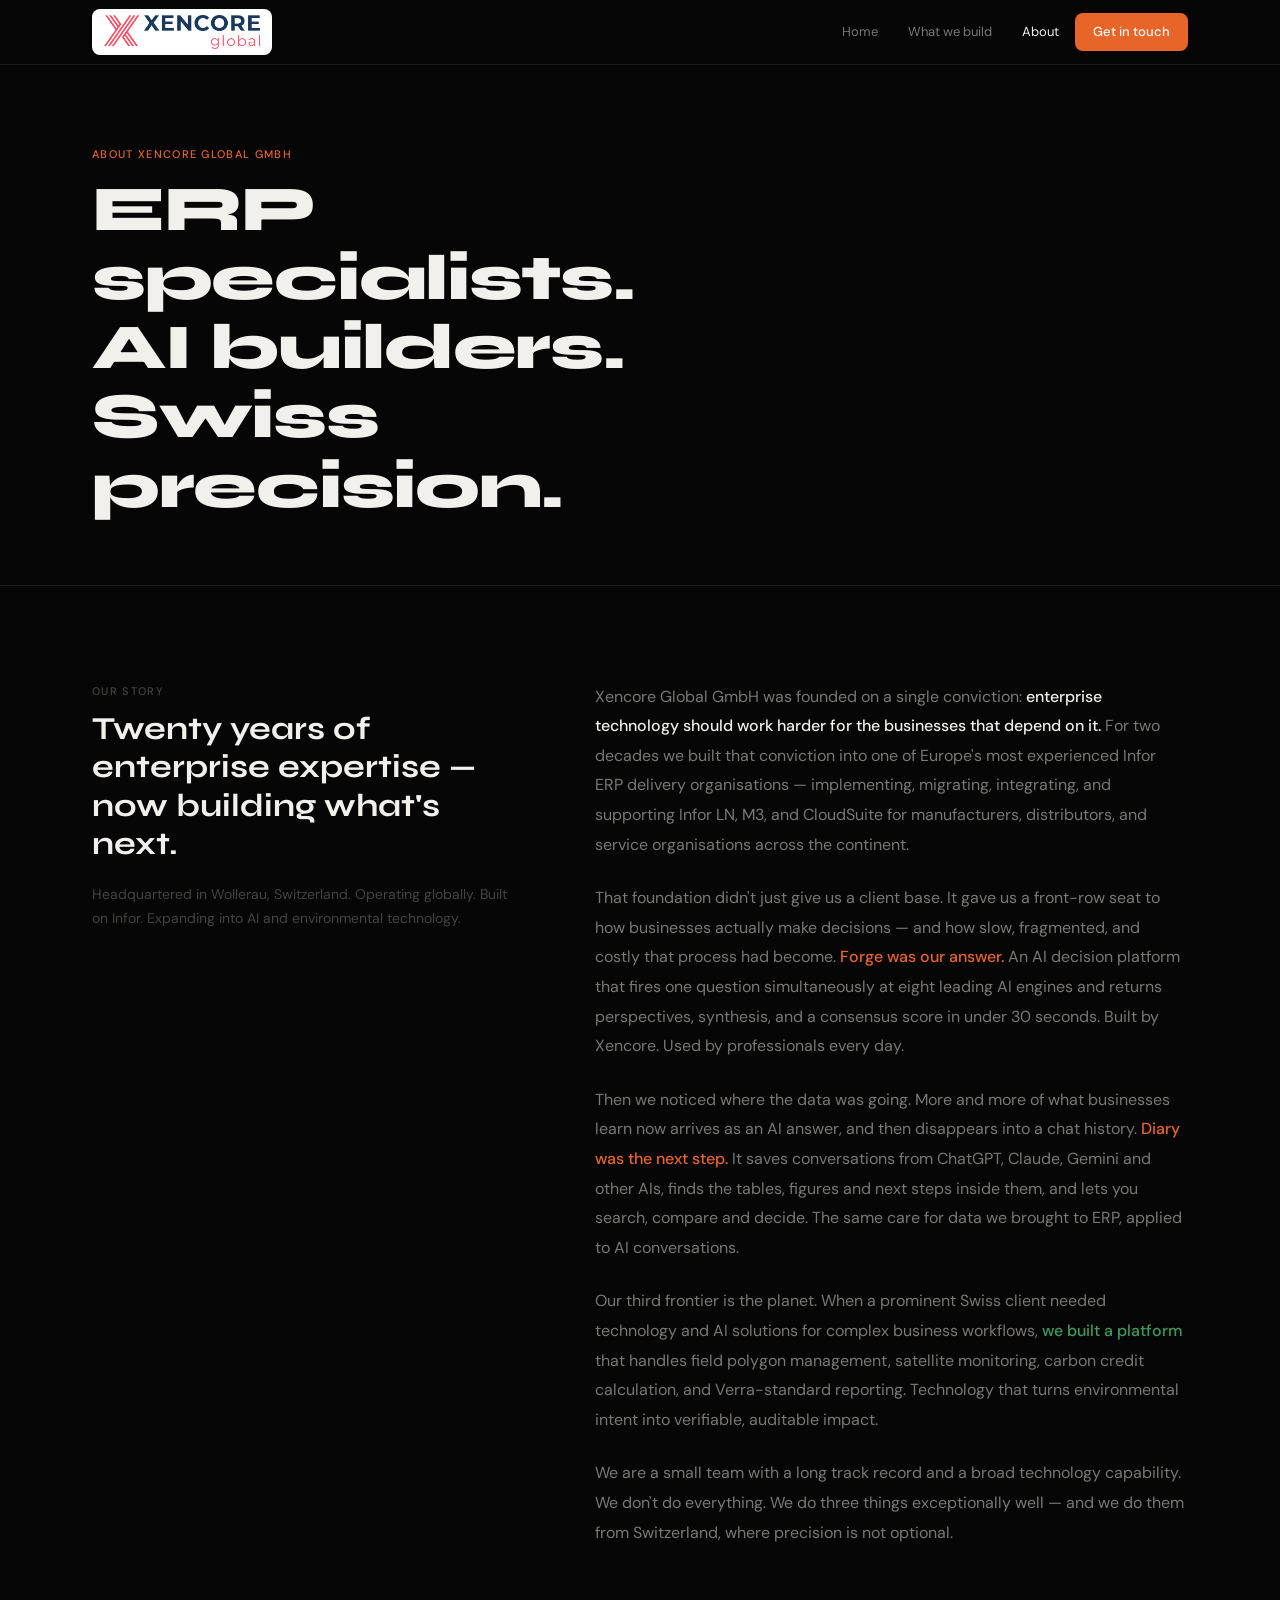
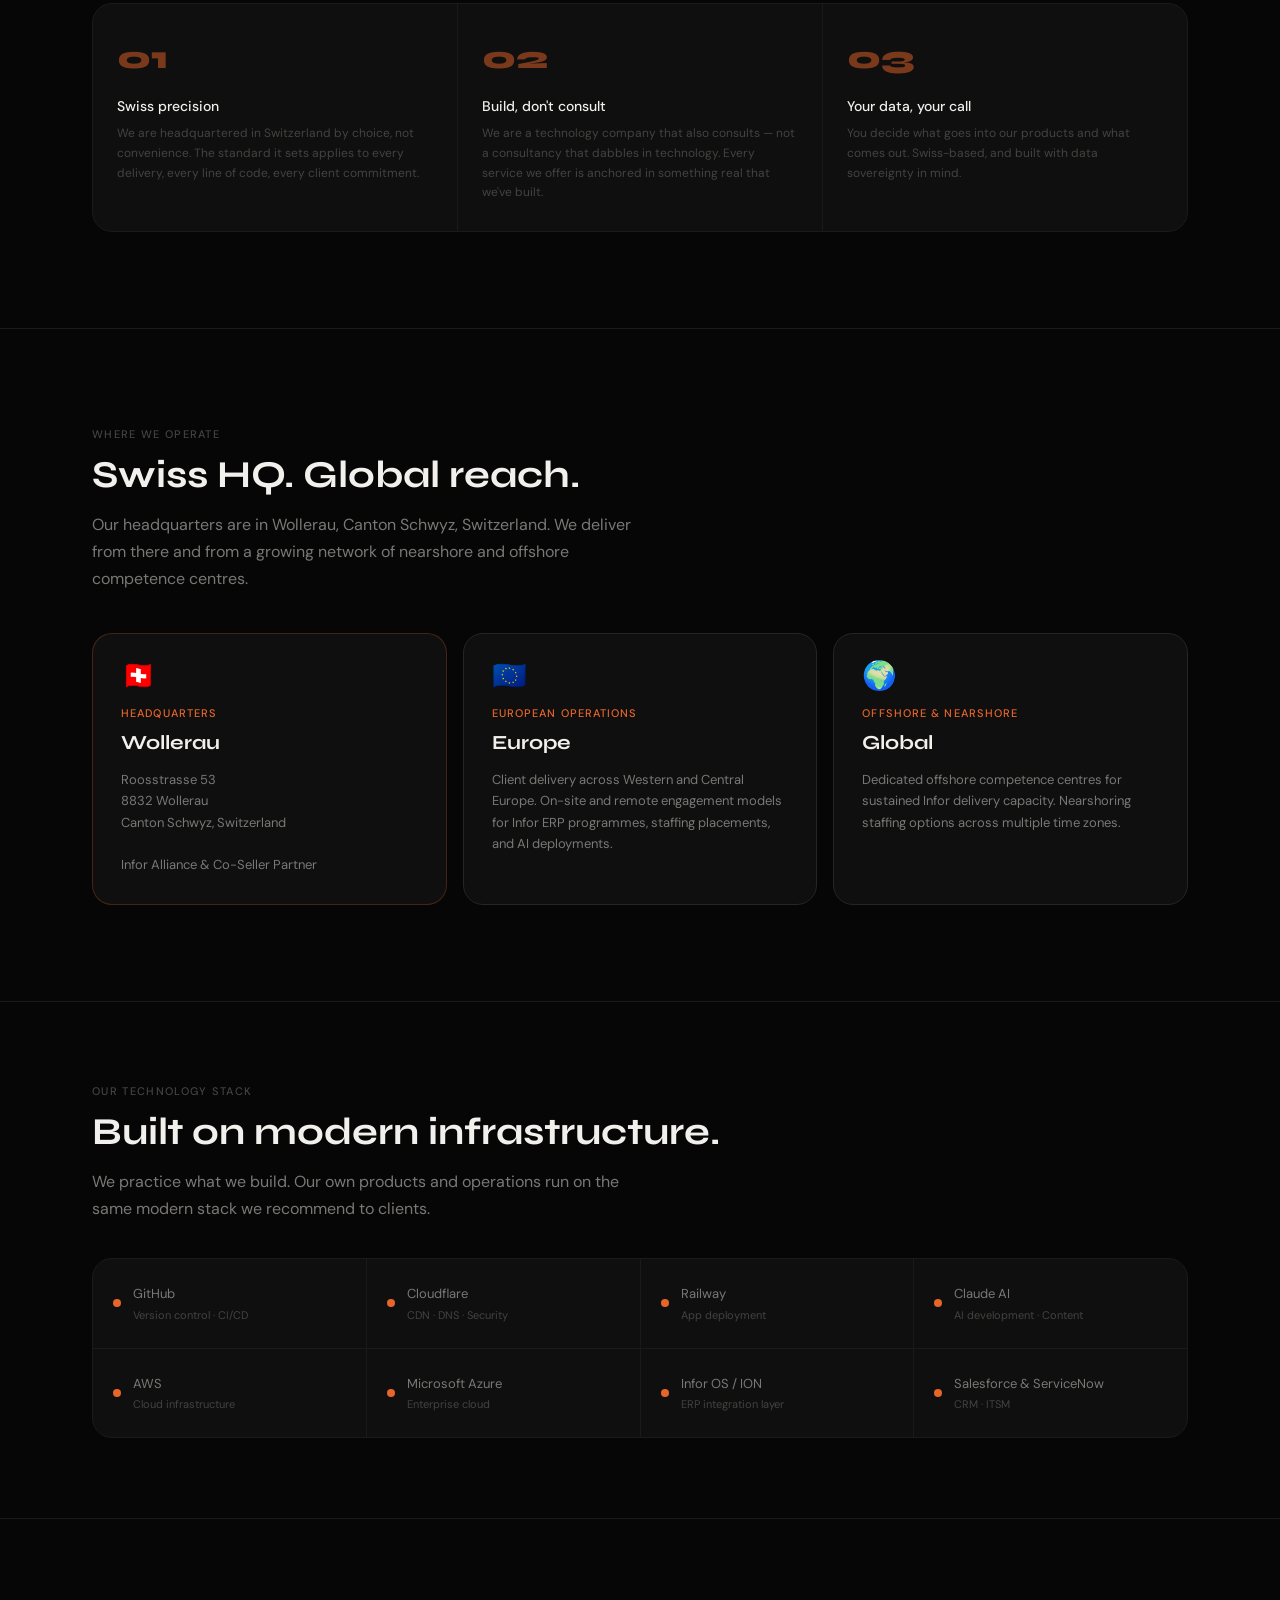
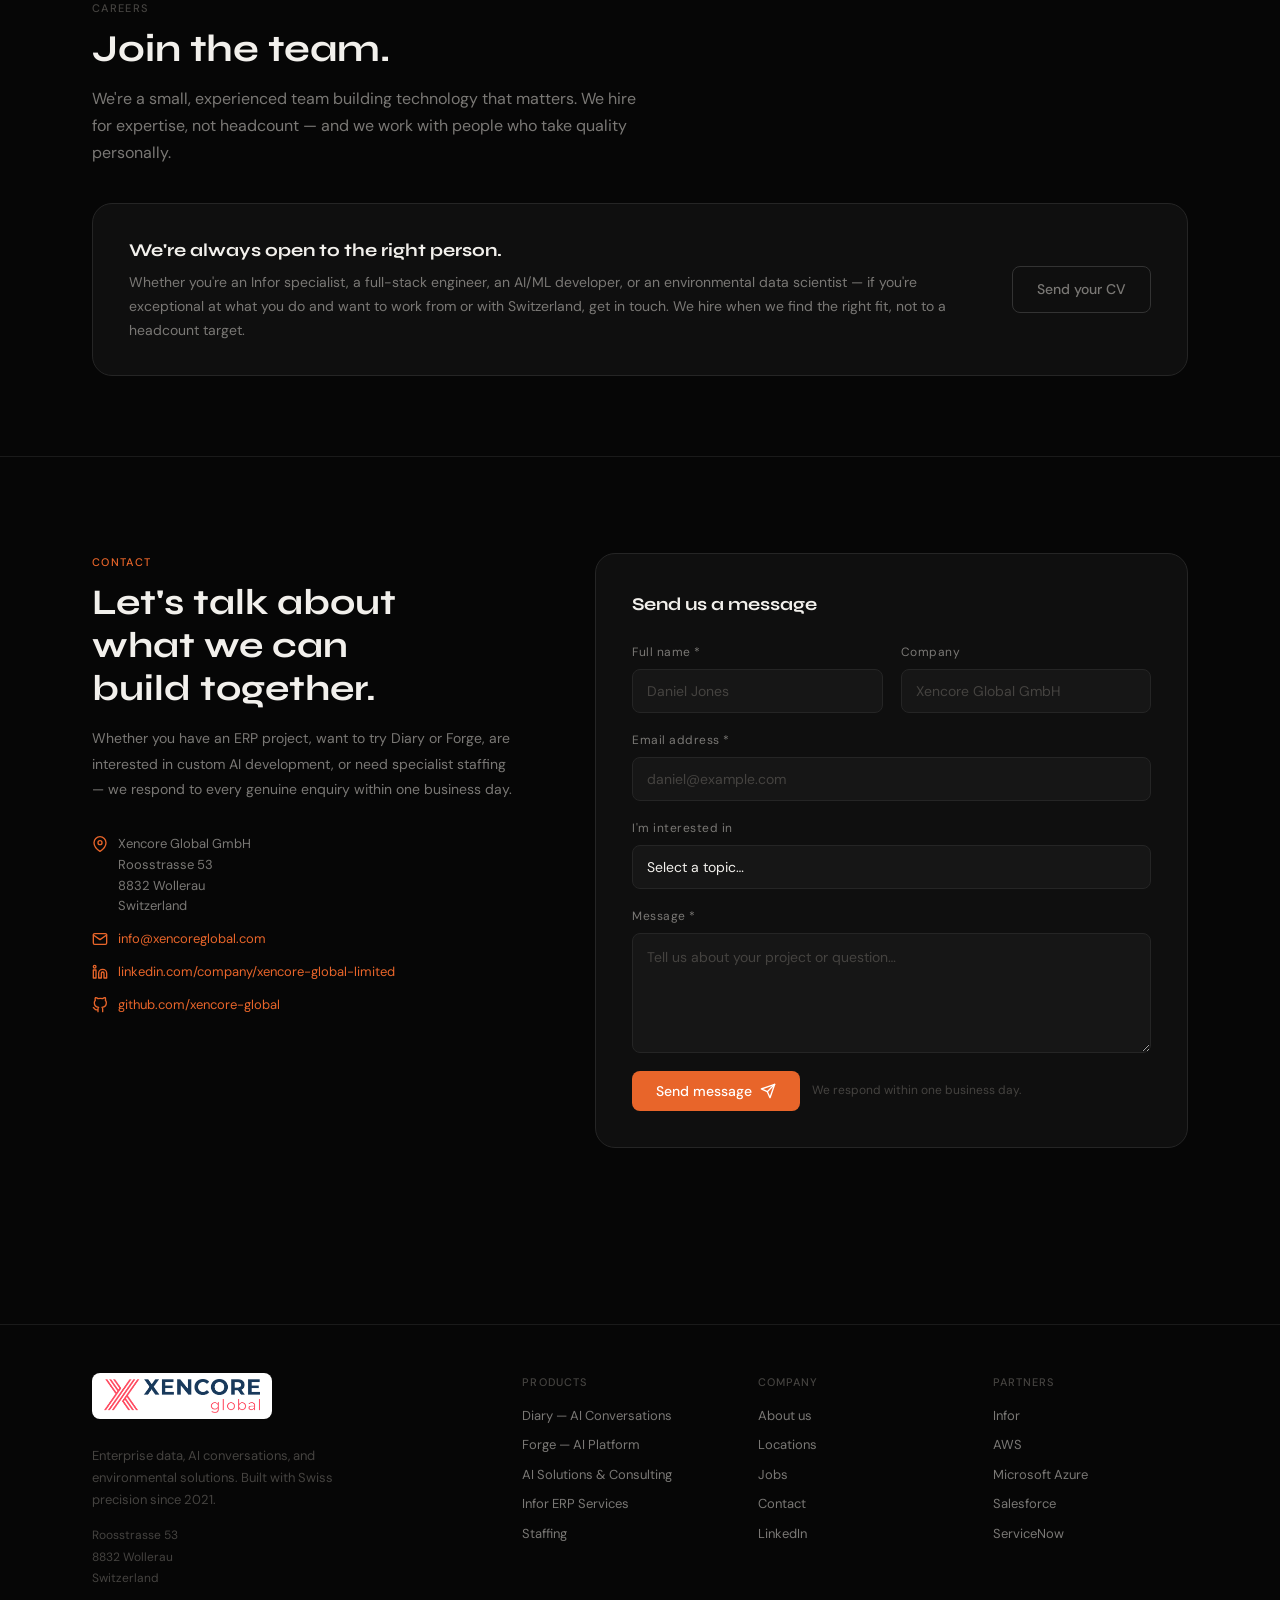
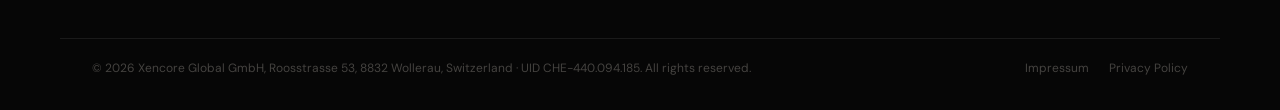
==== about.html @ 0d36142f "Install Web3Forms key for contact form Co-Authored-By: Claude Sonnet 5.5 <noreply@anthropic.com>  Cl" ====
<!DOCTYPE html>
<html lang="en">
<head>
<meta charset="UTF-8">
<meta name="viewport" content="width=device-width, initial-scale=1.0">
<title>About & Contact — Xencore Global GmbH</title>
<meta name="description" content="Xencore Global GmbH — ERP specialists turned AI builders. Headquartered in Wollerau, Switzerland. Get in touch or explore career opportunities.">
<link rel="stylesheet" href="style.css">
<style>
/* ---- PAGE-SPECIFIC: ABOUT & CONTACT --------------------- */

.page-hero {
  padding: 80px 0 64px;
  border-bottom: 1px solid var(--bdr-1);
}
.page-hero__inner {
  max-width: 1160px;
  margin: 0 auto;
  padding: 0 32px;
}
.page-hero__title {
  font-family: var(--font-display);
  font-size: clamp(34px, 5vw, 64px);
  font-weight: 800;
  color: var(--tx-primary);
  line-height: 1.08;
  letter-spacing: -0.02em;
  margin-top: 12px;
  max-width: 680px;
}

/* Story section */
.story {
  padding: 96px 0;
  border-bottom: 1px solid var(--bdr-1);
}
.story__inner {
  max-width: 1160px;
  margin: 0 auto;
  padding: 0 32px;
  display: grid;
  grid-template-columns: 5fr 7fr;
  gap: 80px;
  align-items: start;
}
.story__sticky {
  position: sticky;
  top: 96px;
}
.story__label {
  font-family: var(--font-display);
  font-size: clamp(22px, 3vw, 32px);
  font-weight: 700;
  color: var(--tx-primary);
  line-height: 1.2;
  margin-top: 10px;
  margin-bottom: 20px;
}
.story__sub {
  font-size: 14px;
  color: var(--tx-muted);
  line-height: 1.7;
}

.story__body p {
  font-size: 16px;
  color: var(--tx-secondary);
  line-height: 1.85;
  margin-bottom: 24px;
}
.story__body p:last-child { margin-bottom: 0; }
.story__body strong {
  color: var(--tx-primary);
  font-weight: 500;
}
.story__body .highlight {
  color: var(--xc-orange);
  font-weight: 500;
}
.story__body .highlight-green {
  color: var(--xc-green-light);
  font-weight: 500;
}

/* Values */
.values {
  display: grid;
  grid-template-columns: repeat(3, 1fr);
  gap: 1px;
  background: var(--bdr-1);
  border: 1px solid var(--bdr-1);
  border-radius: var(--r-xl);
  overflow: hidden;
  margin-top: 48px;
}
.value {
  background: var(--surf-1);
  padding: 28px 24px;
}
.value__num {
  font-family: var(--font-display);
  font-size: 32px;
  font-weight: 800;
  color: var(--xc-orange);
  margin-bottom: 10px;
  opacity: 0.5;
}
.value__title {
  font-size: 14px;
  font-weight: 500;
  color: var(--tx-primary);
  margin-bottom: 6px;
}
.value__desc {
  font-size: 12px;
  color: var(--tx-muted);
  line-height: 1.65;
}

/* Locations */
.locations {
  padding: 96px 0;
  border-bottom: 1px solid var(--bdr-1);
}
.locations__inner {
  max-width: 1160px;
  margin: 0 auto;
  padding: 0 32px;
}
.locations__grid {
  display: grid;
  grid-template-columns: repeat(3, 1fr);
  gap: 16px;
  margin-top: 40px;
}
.location-card {
  background: var(--surf-1);
  border: 1px solid var(--bdr-2);
  border-radius: var(--r-xl);
  padding: 28px;
  transition: border-color 0.15s;
}
.location-card:hover { border-color: var(--bdr-3); }
.location-card__flag {
  font-size: 28px;
  margin-bottom: 14px;
  line-height: 1;
}
.location-card__country {
  font-size: 11px;
  letter-spacing: 0.10em;
  text-transform: uppercase;
  color: var(--xc-orange);
  margin-bottom: 4px;
  font-weight: 500;
}
.location-card__city {
  font-family: var(--font-display);
  font-size: 20px;
  font-weight: 700;
  color: var(--tx-primary);
  margin-bottom: 10px;
}
.location-card__detail {
  font-size: 13px;
  color: var(--tx-secondary);
  line-height: 1.65;
}
.location-card--hq { border-color: var(--xc-orange-bdr); }
.location-card--hq .location-card__country { color: var(--xc-orange); }

/* Stack section */
.stack {
  padding: 80px 0;
  border-bottom: 1px solid var(--bdr-1);
}
.stack__inner {
  max-width: 1160px;
  margin: 0 auto;
  padding: 0 32px;
}
.stack__grid {
  display: grid;
  grid-template-columns: repeat(4, 1fr);
  gap: 1px;
  background: var(--bdr-1);
  border: 1px solid var(--bdr-1);
  border-radius: var(--r-xl);
  overflow: hidden;
  margin-top: 36px;
}
.stack-item {
  background: var(--surf-1);
  padding: 24px 20px;
  display: flex;
  align-items: center;
  gap: 12px;
}
.stack-item__dot {
  width: 8px; height: 8px;
  border-radius: 50%;
  background: var(--xc-orange);
  flex-shrink: 0;
}
.stack-item__name { font-size: 13px; color: var(--tx-secondary); }
.stack-item__type { font-size: 11px; color: var(--tx-muted); margin-top: 1px; }

/* Jobs */
.jobs {
  padding: 80px 0;
  border-bottom: 1px solid var(--bdr-1);
}
.jobs__inner {
  max-width: 1160px;
  margin: 0 auto;
  padding: 0 32px;
}
.jobs__note {
  background: var(--surf-1);
  border: 1px solid var(--bdr-2);
  border-radius: var(--r-xl);
  padding: 32px 36px;
  display: grid;
  grid-template-columns: 1fr auto;
  gap: 24px;
  align-items: center;
  margin-top: 36px;
}
.jobs__note-title {
  font-family: var(--font-display);
  font-size: 18px;
  font-weight: 700;
  color: var(--tx-primary);
  margin-bottom: 6px;
}
.jobs__note-desc {
  font-size: 14px;
  color: var(--tx-secondary);
  line-height: 1.7;
}

/* Contact */
.contact {
  padding: 96px 0;
}
.contact__inner {
  max-width: 1160px;
  margin: 0 auto;
  padding: 0 32px;
  display: grid;
  grid-template-columns: 5fr 7fr;
  gap: 80px;
  align-items: start;
}
.contact__info-title {
  font-family: var(--font-display);
  font-size: clamp(22px, 3vw, 36px);
  font-weight: 700;
  color: var(--tx-primary);
  line-height: 1.2;
  margin-top: 10px;
  margin-bottom: 16px;
}
.contact__info-desc {
  font-size: 14px;
  color: var(--tx-secondary);
  line-height: 1.8;
  margin-bottom: 32px;
}
.contact__detail {
  display: flex;
  flex-direction: column;
  gap: 12px;
}
.contact__detail-item {
  display: flex;
  align-items: flex-start;
  gap: 10px;
  font-size: 13px;
  color: var(--tx-secondary);
  line-height: 1.6;
}
.contact__detail-item svg {
  width: 16px; height: 16px;
  stroke: var(--xc-orange);
  fill: none;
  stroke-width: 2;
  stroke-linecap: round;
  stroke-linejoin: round;
  flex-shrink: 0;
  margin-top: 2px;
}
.contact__detail-item a { color: var(--xc-orange); }
.contact__detail-item a:hover { text-decoration: underline; }

.contact__form-wrap {
  background: var(--surf-1);
  border: 1px solid var(--bdr-2);
  border-radius: var(--r-xl);
  padding: 36px;
}
.contact__form-title {
  font-family: var(--font-display);
  font-size: 18px;
  font-weight: 700;
  color: var(--tx-primary);
  margin-bottom: 24px;
}

/* Success message */
.form-success {
  display: none;
  text-align: center;
  padding: 24px 0;
}
.form-success__icon {
  width: 48px; height: 48px;
  background: var(--xc-orange-dim);
  border: 1px solid var(--xc-orange-bdr);
  border-radius: 50%;
  display: flex;
  align-items: center;
  justify-content: center;
  margin: 0 auto 16px;
}
.form-success__icon svg {
  width: 22px; height: 22px;
  stroke: var(--xc-orange);
  fill: none;
  stroke-width: 2.5;
  stroke-linecap: round;
  stroke-linejoin: round;
}
.form-success__title {
  font-family: var(--font-display);
  font-size: 17px;
  font-weight: 700;
  color: var(--tx-primary);
  margin-bottom: 6px;
}
.form-success__body { font-size: 13px; color: var(--tx-secondary); }

@media (max-width: 960px) {
  .story__inner   { grid-template-columns: 1fr; gap: 32px; }
  .story__sticky  { position: static; }
  .values         { grid-template-columns: 1fr 1fr; }
  .locations__grid { grid-template-columns: 1fr 1fr; }
  .stack__grid    { grid-template-columns: repeat(2, 1fr); }
  .jobs__note     { grid-template-columns: 1fr; }
  .contact__inner { grid-template-columns: 1fr; gap: 40px; }
}
@media (max-width: 640px) {
  .page-hero__inner  { padding: 0 20px; }
  .story__inner      { padding: 0 20px; }
  .locations__inner  { padding: 0 20px; }
  .stack__inner      { padding: 0 20px; }
  .jobs__inner       { padding: 0 20px; }
  .contact__inner    { padding: 0 20px; }
  .values            { grid-template-columns: 1fr; }
  .locations__grid   { grid-template-columns: 1fr; }
  .stack__grid       { grid-template-columns: 1fr 1fr; }
  .contact__form-wrap { padding: 24px 20px; }
}
</style>
<link rel="icon" type="image/png" href="assets/favicon.png">
</head>
<body>

<nav class="xc-nav" role="navigation" aria-label="Main navigation">
  <div class="xc-nav__inner">
    <a href="index.html" class="xc-nav__logo xc-nav__logo--img" aria-label="Xencore Global home">
      <img src="assets/xencore-logo.png" alt="Xencore Global" class="xc-logo-img" width="165" height="36">
    </a>
    <div class="xc-nav__links" id="xc-nav-links">
      <a href="index.html"          class="xc-nav__link">Home</a>
      <a href="what-we-build.html"  class="xc-nav__link">What we build</a>
      <a href="about.html"          class="xc-nav__link is-active">About</a>
      <a href="#contact"            class="btn btn--primary" style="font-size:13px;padding:8px 18px">Get in touch</a>
    </div>
    <button class="xc-nav__toggle" aria-label="Toggle navigation" aria-expanded="false" onclick="toggleNav(this)">&#9776;</button>
  </div>
</nav>


<!-- PAGE HERO -->
<div class="page-hero">
  <div class="page-hero__inner">
    <div class="eyebrow eyebrow--orange fade-up">About Xencore Global GmbH</div>
    <h1 class="page-hero__title fade-up fade-up-1">
      ERP specialists.<br>AI builders.<br>Swiss precision.
    </h1>
  </div>
</div>


<!-- STORY -->
<section class="story" aria-labelledby="story-title">
  <div class="story__inner">

    <div class="story__sticky">
      <div class="eyebrow">Our story</div>
      <h2 class="story__label" id="story-title">
        Twenty years of enterprise expertise — now building what's next.
      </h2>
      <p class="story__sub">
        Headquartered in Wollerau, Switzerland. Operating globally.
        Built on Infor. Expanding into AI and environmental technology.
      </p>
    </div>

    <div class="story__body">
      <p>
        Xencore Global GmbH was founded on a single conviction: <strong>enterprise
        technology should work harder for the businesses that depend on it.</strong>
        For two decades we built that conviction into one of Europe's most
        experienced Infor ERP delivery organisations — implementing, migrating,
        integrating, and supporting Infor LN, M3, and CloudSuite for manufacturers,
        distributors, and service organisations across the continent.
      </p>
      <p>
        That foundation didn't just give us a client base. It gave us a
        front-row seat to how businesses actually make decisions — and how
        slow, fragmented, and costly that process had become.
        <span class="highlight">Forge was our answer.</span> An AI decision platform
        that fires one question simultaneously at eight leading AI engines and returns
        perspectives, synthesis, and a consensus score in under 30 seconds.
        Built by Xencore. Used by professionals every day.
      </p>
      <p>
        Then we noticed where the data was going. More and more of what businesses
        learn now arrives as an AI answer, and then disappears into a chat history.
        <span class="highlight">Diary was the next step.</span> It saves conversations
        from ChatGPT, Claude, Gemini and other AIs, finds the tables, figures and
        next steps inside them, and lets you search, compare and decide. The same
        care for data we brought to ERP, applied to AI conversations.
      </p>
      <p>
        Our third frontier is the planet. When a prominent Swiss client needed
        technology and AI solutions for complex business workflows,
        <span class="highlight-green">we built a platform</span> that handles
        field polygon management, satellite monitoring, carbon credit calculation,
        and Verra-standard reporting. Technology that turns environmental intent
        into verifiable, auditable impact.
      </p>
      <p>
        We are a small team with a long track record and a broad technology
        capability. We don't do everything. We do three things exceptionally well —
        and we do them from Switzerland, where precision is not optional.
      </p>
    </div>

  </div>

  <div style="max-width:1160px;margin:56px auto 0;padding:0 32px">
    <div class="values">
      <div class="value">
        <div class="value__num">01</div>
        <div class="value__title">Swiss precision</div>
        <div class="value__desc">We are headquartered in Switzerland by choice, not convenience. The standard it sets applies to every delivery, every line of code, every client commitment.</div>
      </div>
      <div class="value">
        <div class="value__num">02</div>
        <div class="value__title">Build, don't consult</div>
        <div class="value__desc">We are a technology company that also consults — not a consultancy that dabbles in technology. Every service we offer is anchored in something real that we've built.</div>
      </div>
      <div class="value">
        <div class="value__num">03</div>
        <div class="value__title">Your data, your call</div>
        <div class="value__desc">You decide what goes into our products and what comes out. Swiss-based, and built with data sovereignty in mind.</div>
      </div>
    </div>
  </div>
</section>


<!-- LOCATIONS -->
<section class="locations" id="locations" aria-labelledby="locations-title">
  <div class="locations__inner">
    <div class="eyebrow">Where we operate</div>
    <h2 class="xc-section-title" style="margin-top:10px" id="locations-title">
      Swiss HQ. Global reach.
    </h2>
    <p class="xc-section-sub">
      Our headquarters are in Wollerau, Canton Schwyz, Switzerland.
      We deliver from there and from a growing network of nearshore and
      offshore competence centres.
    </p>

    <div class="locations__grid">
      <div class="location-card location-card--hq">
        <div class="location-card__flag" aria-hidden="true">🇨🇭</div>
        <div class="location-card__country">Headquarters</div>
        <div class="location-card__city">Wollerau</div>
        <div class="location-card__detail">
          Roosstrasse 53<br>
          8832 Wollerau<br>
          Canton Schwyz, Switzerland<br><br>
          Infor Alliance &amp; Co-Seller Partner
        </div>
      </div>
      <div class="location-card">
        <div class="location-card__flag" aria-hidden="true">🇪🇺</div>
        <div class="location-card__country">European operations</div>
        <div class="location-card__city">Europe</div>
        <div class="location-card__detail">
          Client delivery across Western and Central Europe.
          On-site and remote engagement models for Infor ERP
          programmes, staffing placements, and AI deployments.
        </div>
      </div>
      <div class="location-card">
        <div class="location-card__flag" aria-hidden="true">🌍</div>
        <div class="location-card__country">Offshore & nearshore</div>
        <div class="location-card__city">Global</div>
        <div class="location-card__detail">
          Dedicated offshore competence centres for sustained
          Infor delivery capacity. Nearshoring staffing options
          across multiple time zones.
        </div>
      </div>
    </div>
  </div>
</section>


<!-- TECH STACK -->
<section class="stack" aria-labelledby="stack-title">
  <div class="stack__inner">
    <div class="eyebrow">Our technology stack</div>
    <h2 class="xc-section-title" style="margin-top:10px" id="stack-title">
      Built on modern infrastructure.
    </h2>
    <p class="xc-section-sub">
      We practice what we build. Our own products and operations run on
      the same modern stack we recommend to clients.
    </p>
    <div class="stack__grid">
      <div class="stack-item">
        <div class="stack-item__dot"></div>
        <div>
          <div class="stack-item__name">GitHub</div>
          <div class="stack-item__type">Version control · CI/CD</div>
        </div>
      </div>
      <div class="stack-item">
        <div class="stack-item__dot"></div>
        <div>
          <div class="stack-item__name">Cloudflare</div>
          <div class="stack-item__type">CDN · DNS · Security</div>
        </div>
      </div>
      <div class="stack-item">
        <div class="stack-item__dot"></div>
        <div>
          <div class="stack-item__name">Railway</div>
          <div class="stack-item__type">App deployment</div>
        </div>
      </div>
      <div class="stack-item">
        <div class="stack-item__dot"></div>
        <div>
          <div class="stack-item__name">Claude AI</div>
          <div class="stack-item__type">AI development · Content</div>
        </div>
      </div>
      <div class="stack-item">
        <div class="stack-item__dot"></div>
        <div>
          <div class="stack-item__name">AWS</div>
          <div class="stack-item__type">Cloud infrastructure</div>
        </div>
      </div>
      <div class="stack-item">
        <div class="stack-item__dot"></div>
        <div>
          <div class="stack-item__name">Microsoft Azure</div>
          <div class="stack-item__type">Enterprise cloud</div>
        </div>
      </div>
      <div class="stack-item">
        <div class="stack-item__dot"></div>
        <div>
          <div class="stack-item__name">Infor OS / ION</div>
          <div class="stack-item__type">ERP integration layer</div>
        </div>
      </div>
      <div class="stack-item">
        <div class="stack-item__dot"></div>
        <div>
          <div class="stack-item__name">Salesforce &amp; ServiceNow</div>
          <div class="stack-item__type">CRM · ITSM</div>
        </div>
      </div>
    </div>
  </div>
</section>


<!-- JOBS -->
<section class="jobs" id="jobs" aria-labelledby="jobs-title">
  <div class="jobs__inner">
    <div class="eyebrow">Careers</div>
    <h2 class="xc-section-title" style="margin-top:10px" id="jobs-title">
      Join the team.
    </h2>
    <p class="xc-section-sub">
      We're a small, experienced team building technology that matters.
      We hire for expertise, not headcount — and we work with people who
      take quality personally.
    </p>
    <div class="jobs__note">
      <div>
        <div class="jobs__note-title">We're always open to the right person.</div>
        <div class="jobs__note-desc">
          Whether you're an Infor specialist, a full-stack engineer, an AI/ML
          developer, or an environmental data scientist — if you're exceptional
          at what you do and want to work from or with Switzerland, get in touch.
          We hire when we find the right fit, not to a headcount target.
        </div>
      </div>
      <a href="#contact" class="btn btn--ghost">Send your CV</a>
    </div>
  </div>
</section>


<!-- CONTACT -->
<section class="contact" id="contact" aria-labelledby="contact-title">
  <div class="contact__inner">

    <div>
      <div class="eyebrow eyebrow--orange">Contact</div>
      <h2 class="contact__info-title" id="contact-title">
        Let's talk about<br>what we can<br>build together.
      </h2>
      <p class="contact__info-desc">
        Whether you have an ERP project, want to try Diary or Forge, are interested in
        custom AI development, or need specialist staffing — we respond
        to every genuine enquiry within one business day.
      </p>
      <div class="contact__detail">
        <div class="contact__detail-item">
          <svg viewBox="0 0 24 24" aria-hidden="true">
            <path d="M21 10c0 7-9 13-9 13s-9-6-9-13a9 9 0 0 1 18 0z"/>
            <circle cx="12" cy="10" r="3"/>
          </svg>
          <div>
            Xencore Global GmbH<br>
            Roosstrasse 53<br>
            8832 Wollerau<br>
            Switzerland
          </div>
        </div>
        <div class="contact__detail-item">
          <svg viewBox="0 0 24 24" aria-hidden="true">
            <path d="M4 4h16c1.1 0 2 .9 2 2v12c0 1.1-.9 2-2 2H4c-1.1 0-2-.9-2-2V6c0-1.1.9-2 2-2z"/>
            <polyline points="22,6 12,13 2,6"/>
          </svg>
          <!-- Replace with actual contact email -->
          <a href="mailto:info@xencoreglobal.com">info@xencoreglobal.com</a>
        </div>
        <div class="contact__detail-item">
          <svg viewBox="0 0 24 24" aria-hidden="true">
            <path d="M16 8a6 6 0 0 1 6 6v7h-4v-7a2 2 0 0 0-2-2 2 2 0 0 0-2 2v7h-4v-7a6 6 0 0 1 6-6z"/>
            <rect x="2" y="9" width="4" height="12"/>
            <circle cx="4" cy="4" r="2"/>
          </svg>
          <a href="https://www.linkedin.com/company/xencore-global-limited/"
             target="_blank" rel="noopener">
            linkedin.com/company/xencore-global-limited
          </a>
        </div>
        <div class="contact__detail-item">
          <svg viewBox="0 0 24 24" aria-hidden="true">
            <path d="M9 19c-5 1.5-5-2.5-7-3m14 6v-3.87a3.37 3.37 0 0 0-.94-2.61c3.14-.35 6.44-1.54 6.44-7A5.44 5.44 0 0 0 20 4.77 5.07 5.07 0 0 0 19.91 1S18.73.65 16 2.48a13.38 13.38 0 0 0-7 0C6.27.65 5.09 1 5.09 1A5.07 5.07 0 0 0 5 4.77a5.44 5.44 0 0 0-1.5 3.78c0 5.42 3.3 6.61 6.44 7A3.37 3.37 0 0 0 9 18.13V22"/>
          </svg>
          <a href="https://github.com/xencore-global"
             target="_blank" rel="noopener">
            github.com/xencore-global
          </a>
        </div>
      </div>
    </div>

    <div class="contact__form-wrap">
      <div class="contact__form-title">Send us a message</div>

      <!-- FORM SUCCESS STATE -->
      <div class="form-success" id="form-success" role="alert">
        <div class="form-success__icon" aria-hidden="true">
          <svg viewBox="0 0 24 24"><polyline points="20 6 9 17 4 12"/></svg>
        </div>
        <div class="form-success__title">Message sent</div>
        <div class="form-success__body">
          Thank you — we'll be in touch within one business day.
        </div>
      </div>
      <form
        class="xc-form"
        id="contact-form"
        onsubmit="handleSubmit(event)"
        novalidate
      >
        <!-- Web3Forms required fields -->
        <input type="hidden" name="access_key" value="8e5e3eb0-f40d-4ed3-8442-5037b310edec">
        <input type="hidden" name="subject" value="New enquiry — xencoreglobal.com">
        <input type="hidden" name="from_name" value="Xencore Global Website">
        <input type="hidden" name="redirect" value="false">
        <input type="checkbox" name="botcheck" style="display:none">

        <div class="xc-form__row">
          <div class="xc-field">
            <label for="name">Full name *</label>
            <input type="text" id="name" name="name"
                   placeholder="Daniel Jones" required autocomplete="name"/>
          </div>
          <div class="xc-field">
            <label for="company">Company</label>
            <input type="text" id="company" name="company"
                   placeholder="Xencore Global GmbH" autocomplete="organization"/>
          </div>
        </div>

        <div class="xc-field">
          <label for="email">Email address *</label>
          <input type="email" id="email" name="email"
                 placeholder="daniel@example.com" required autocomplete="email"/>
        </div>

        <div class="xc-field">
          <label for="topic">I'm interested in</label>
          <select id="topic" name="topic">
            <option value="">Select a topic…</option>
            <option value="erp">Infor ERP &amp; data services</option>
            <option value="diary">Diary — AI conversation data</option>
            <option value="forge">Forge — AI decision platform</option>
            <option value="ai-solutions">AI solutions &amp; custom development</option>
            <option value="microsoft-platform">Microsoft Power Platform</option>

            <option value="staffing">Staffing &amp; recruitment</option>
            <option value="partnership">Partnership</option>
            <option value="jobs">Jobs &amp; careers</option>
            <option value="other">Something else</option>
          </select>
        </div>

        <div class="xc-field">
          <label for="message">Message *</label>
          <textarea id="message" name="message"
                    placeholder="Tell us about your project or question…"
                    required></textarea>
        </div>

        <div style="display:flex;gap:12px;align-items:center;flex-wrap:wrap">
          <button type="submit" class="btn btn--primary" id="submit-btn">
            Send message
            <svg viewBox="0 0 24 24" aria-hidden="true">
              <line x1="22" y1="2" x2="11" y2="13"/>
              <polygon points="22 2 15 22 11 13 2 9 22 2"/>
            </svg>
          </button>
          <span style="font-size:12px;color:var(--tx-muted)">
            We respond within one business day.
          </span>
        </div>

      </form>
    </div>

  </div>
</section>


<!-- FOOTER -->
<footer class="xc-footer" role="contentinfo">
  <div class="xc-footer__inner">
    <div>
      <a href="index.html" class="xc-nav__logo xc-nav__logo--img" style="margin-bottom:14px;display:inline-flex">
        <img src="assets/xencore-logo.png" alt="Xencore Global" class="xc-logo-img" width="165" height="36">
      </a>
      <p class="xc-footer__brand-desc">Enterprise data, AI conversations, and environmental solutions. Built with Swiss precision since 2021.</p>
      <address class="xc-footer__address">Roosstrasse 53<br>8832 Wollerau<br>Switzerland</address>
    </div>
    <div>
      <div class="xc-footer__col-title">Products</div>
      <div class="xc-footer__col-links">
        <a href="https://diary.projectcoachai.com" target="_blank" rel="noopener">Diary — AI Conversations</a>
        <a href="https://forge.projectcoachai.com" target="_blank" rel="noopener">Forge — AI Platform</a>
        <a href="what-we-build.html#ai-solutions">AI Solutions &amp; Consulting</a>
        <a href="what-we-build.html#erp">Infor ERP Services</a>
        <a href="what-we-build.html#staffing">Staffing</a>
      </div>
    </div>
    <div>
      <div class="xc-footer__col-title">Company</div>
      <div class="xc-footer__col-links">
        <a href="about.html">About us</a>
        <a href="#locations">Locations</a>
        <a href="#jobs">Jobs</a>
        <a href="#contact">Contact</a>
        <a href="https://www.linkedin.com/company/xencore-global-limited/" target="_blank" rel="noopener">LinkedIn</a>
      </div>
    </div>
    <div>
      <div class="xc-footer__col-title">Partners</div>
      <div class="xc-footer__col-links">
        <a href="https://www.infor.com" target="_blank" rel="noopener">Infor</a>
        <a href="https://aws.amazon.com" target="_blank" rel="noopener">AWS</a>
        <a href="https://azure.microsoft.com" target="_blank" rel="noopener">Microsoft Azure</a>
        <a href="https://www.salesforce.com" target="_blank" rel="noopener">Salesforce</a>
        <a href="https://www.servicenow.com" target="_blank" rel="noopener">ServiceNow</a>
      </div>
    </div>
  </div>
  <div class="xc-footer__bottom">
    <div class="xc-footer__copy">&copy; 2026 Xencore Global GmbH, Roosstrasse 53, 8832 Wollerau, Switzerland · UID CHE-440.094.185. All rights reserved.</div>
    <nav class="xc-footer__legal" aria-label="Legal links">
      <a href="impressum.html">Impressum</a>
      <a href="privacy.html">Privacy Policy</a>
    </nav>
  </div>
</footer>

<script>
function toggleNav(btn) {
  const links = document.getElementById('xc-nav-links');
  const isOpen = links.classList.toggle('is-open');
  btn.setAttribute('aria-expanded', isOpen);
}

async function handleSubmit(e) {
  e.preventDefault();
  const form = document.getElementById('contact-form');
  const btn  = document.getElementById('submit-btn');

  // Basic validation
  if (!form.name.value || !form.email.value || !form.message.value) {
    alert('Please fill in your name, email, and message.');
    return;
  }

  btn.textContent = 'Sending…';
  btn.disabled = true;

  try {
    const res = await fetch('https://api.web3forms.com/submit', {
      method: 'POST',
      body: new FormData(form),
      headers: { 'Accept': 'application/json' }
    });
    const data = await res.json();
    if (data.success) {
      form.style.display = 'none';
      document.getElementById('form-success').style.display = 'block';
    } else {
      btn.textContent = 'Send message';
      btn.disabled = false;
      alert('Something went wrong. Please email us directly at info@xencoreglobal.com');
    }
  } catch {
    btn.textContent = 'Send message';
    btn.disabled = false;
    alert('Something went wrong. Please email us directly at info@xencoreglobal.com');
  }
}
</script>

</body>
</html>
---- style.css ----
/* ============================================================
   XENCORE GLOBAL AG — Shared Stylesheet
   Stack: Static HTML · Cloudflare Pages · GitHub
   Fonts: Syne (headings) · DM Sans (body)
   ============================================================ */

@import url('https://fonts.googleapis.com/css2?family=Syne:wght@600;700;800&family=DM+Sans:ital,opsz,wght@0,9..40,300;0,9..40,400;0,9..40,500;1,9..40,300&display=swap');

/* ============================================================
   DESIGN TOKENS
   ============================================================ */
:root {
  /* Brand colours */
  --xc-orange:      #E8652A;
  --xc-orange-dark: #C4501E;
  --xc-orange-dim:  rgba(232,101,42,0.10);
  --xc-orange-bdr:  rgba(232,101,42,0.25);

  /* Green palette — available for future use */
  --xc-green:       #2A7A47;
  --xc-green-light: #3D9A5E;
  --xc-green-dim:   rgba(42,122,71,0.10);
  --xc-green-bdr:   rgba(42,122,71,0.25);

  /* Surfaces */
  --bg:      #060606;
  --surf-1:  #0f0f0f;
  --surf-2:  #161616;
  --surf-3:  #1f1f1f;

  /* Borders */
  --bdr-1:   #1a1a1a;
  --bdr-2:   #252525;
  --bdr-3:   #333333;

  /* Text */
  --tx-primary:   #F2F0EC;
  --tx-secondary: #7A7875;
  --tx-muted:     #454340;

  /* Typography */
  --font-display: 'Syne', sans-serif;
  --font-body:    'DM Sans', sans-serif;

  /* Radius */
  --r-sm:  4px;
  --r-md:  8px;
  --r-lg:  14px;
  --r-xl:  20px;

  font-family: var(--font-body);
  font-size: 16px;
  line-height: 1.65;
  color: var(--tx-primary);
  background: var(--bg);
  -webkit-font-smoothing: antialiased;
  scroll-behavior: smooth;
}

/* ============================================================
   RESET
   ============================================================ */
*, *::before, *::after { box-sizing: border-box; margin: 0; padding: 0; }
img   { display: block; max-width: 100%; }
a     { color: inherit; text-decoration: none; }
button, input, select, textarea { font-family: inherit; }

/* ============================================================
   UTILITIES
   ============================================================ */
.sr-only {
  position: absolute;
  width: 1px; height: 1px;
  overflow: hidden;
  clip: rect(0,0,0,0);
  white-space: nowrap;
}
.container {
  width: 100%;
  max-width: 1160px;
  margin: 0 auto;
  padding: 0 32px;
}
.eyebrow {
  font-family: var(--font-body);
  font-size: 11px;
  font-weight: 500;
  letter-spacing: 0.12em;
  text-transform: uppercase;
  color: var(--tx-muted);
}
.eyebrow--orange { color: var(--xc-orange); }
.eyebrow--green  { color: var(--xc-green-light); }

/* ============================================================
   BUTTONS
   ============================================================ */
.btn {
  display: inline-flex;
  align-items: center;
  gap: 8px;
  padding: 11px 24px;
  font-size: 14px;
  font-weight: 500;
  border-radius: var(--r-md);
  border: none;
  cursor: pointer;
  transition: background 0.18s, color 0.18s, border-color 0.18s;
  white-space: nowrap;
}
.btn--primary {
  background: var(--xc-orange);
  color: #fff;
}
.btn--primary:hover { background: var(--xc-orange-dark); }

.btn--ghost {
  background: transparent;
  border: 1px solid var(--bdr-3);
  color: var(--tx-secondary);
}
.btn--ghost:hover { border-color: var(--tx-secondary); color: var(--tx-primary); }

.btn--outline-green {
  background: transparent;
  border: 1px solid var(--xc-green-bdr);
  color: var(--xc-green-light);
}
.btn--outline-green:hover { background: var(--xc-green-dim); }

.btn svg {
  width: 16px; height: 16px;
  stroke: currentColor; fill: none;
  stroke-width: 2; stroke-linecap: round; stroke-linejoin: round;
}

/* ============================================================
   NAVIGATION
   ============================================================ */
.xc-nav {
  position: sticky;
  top: 0;
  z-index: 100;
  background: rgba(6,6,6,0.92);
  backdrop-filter: blur(12px);
  -webkit-backdrop-filter: blur(12px);
  border-bottom: 1px solid var(--bdr-1);
}
.xc-nav__inner {
  display: flex;
  align-items: center;
  justify-content: space-between;
  height: 64px;
  padding: 0 32px;
  max-width: 1160px;
  margin: 0 auto;
}

/* Logo */
.xc-nav__logo {
  display: flex;
  align-items: center;
  gap: 10px;
}
.xc-nav__logo-mark {
  width: 32px; height: 32px;
  background: var(--xc-orange);
  border-radius: var(--r-md);
  display: flex;
  align-items: center;
  justify-content: center;
  flex-shrink: 0;
}
.xc-nav__logo-mark svg {
  width: 16px; height: 16px;
  fill: #fff;
}
.xc-nav__logo-text { display: flex; flex-direction: column; line-height: 1.15; }
.xc-nav__logo-name {
  font-family: var(--font-display);
  font-size: 15px;
  font-weight: 700;
  color: var(--tx-primary);
  letter-spacing: 0.02em;
}
.xc-nav__logo-sub {
  font-size: 10px;
  color: var(--tx-muted);
  letter-spacing: 0.06em;
  text-transform: uppercase;
}

/* Nav links */
.xc-nav__links {
  display: flex;
  align-items: center;
  gap: 2px;
}
.xc-nav__link {
  padding: 6px 14px;
  font-size: 13px;
  color: var(--tx-secondary);
  border-radius: var(--r-md);
  transition: color 0.15s, background 0.15s;
}
.xc-nav__link:hover { color: var(--tx-primary); background: var(--surf-2); }
.xc-nav__link.is-active { color: var(--tx-primary); }

/* Mobile nav toggle */
.xc-nav__toggle {
  display: none;
  background: none;
  border: 1px solid var(--bdr-2);
  border-radius: var(--r-md);
  padding: 6px 10px;
  color: var(--tx-secondary);
  cursor: pointer;
}

/* ============================================================
   FOOTER
   ============================================================ */
.xc-footer {
  border-top: 1px solid var(--bdr-1);
  padding: 48px 0 32px;
  margin-top: 80px;
}
.xc-footer__inner {
  max-width: 1160px;
  margin: 0 auto;
  padding: 0 32px;
  display: grid;
  grid-template-columns: 2fr 1fr 1fr 1fr;
  gap: 40px;
  margin-bottom: 48px;
}
.xc-footer__brand-desc {
  font-size: 13px;
  color: var(--tx-muted);
  line-height: 1.7;
  margin-top: 12px;
  max-width: 280px;
}
.xc-footer__address {
  font-size: 12px;
  color: var(--tx-muted);
  line-height: 1.8;
  margin-top: 14px;
  font-style: normal;
}
.xc-footer__col-title {
  font-size: 11px;
  font-weight: 500;
  letter-spacing: 0.10em;
  text-transform: uppercase;
  color: var(--tx-muted);
  margin-bottom: 14px;
}
.xc-footer__col-links { display: flex; flex-direction: column; gap: 8px; }
.xc-footer__col-links a {
  font-size: 13px;
  color: var(--tx-secondary);
  transition: color 0.15s;
}
.xc-footer__col-links a:hover { color: var(--tx-primary); }

.xc-footer__bottom {
  max-width: 1160px;
  margin: 0 auto;
  padding: 20px 32px 0;
  border-top: 1px solid var(--bdr-1);
  display: flex;
  align-items: center;
  justify-content: space-between;
  gap: 16px;
  flex-wrap: wrap;
}
.xc-footer__copy {
  font-size: 12px;
  color: var(--tx-muted);
}
.xc-footer__legal {
  display: flex;
  gap: 20px;
}
.xc-footer__legal a {
  font-size: 12px;
  color: var(--tx-muted);
  transition: color 0.15s;
}
.xc-footer__legal a:hover { color: var(--tx-secondary); }

/* ============================================================
   PRODUCT CARDS — used on home and services pages
   ============================================================ */
.xc-product-grid {
  display: grid;
  grid-template-columns: repeat(3, 1fr);
  gap: 1px;
  background: var(--bdr-1);
  border: 1px solid var(--bdr-1);
  border-radius: var(--r-xl);
  overflow: hidden;
}
.xc-product-card {
  background: var(--surf-1);
  padding: 36px 32px;
  display: flex;
  flex-direction: column;
  transition: background 0.2s;
}
.xc-product-card:hover { background: var(--surf-2); }

.xc-product-card__icon {
  width: 44px; height: 44px;
  border-radius: var(--r-lg);
  display: flex;
  align-items: center;
  justify-content: center;
  margin-bottom: 20px;
  flex-shrink: 0;
}
.xc-product-card__icon--orange { background: var(--xc-orange-dim); }
.xc-product-card__icon--green  { background: var(--xc-green-dim);  }
.xc-product-card__icon--steel  { background: var(--surf-3);         }
.xc-product-card__icon svg {
  width: 22px; height: 22px;
  stroke-width: 1.75;
  stroke-linecap: round;
  stroke-linejoin: round;
  fill: none;
}
.xc-product-card__icon--orange svg { stroke: var(--xc-orange); }
.xc-product-card__icon--green  svg { stroke: var(--xc-green-light); }
.xc-product-card__icon--steel  svg { stroke: var(--tx-secondary); }

.xc-product-card__tag {
  font-size: 10px;
  letter-spacing: 0.10em;
  text-transform: uppercase;
  font-weight: 500;
  margin-bottom: 8px;
}
.xc-product-card__tag--orange { color: var(--xc-orange); }
.xc-product-card__tag--green  { color: var(--xc-green-light); }
.xc-product-card__tag--steel  { color: var(--tx-muted); }

.xc-product-card__name {
  font-family: var(--font-display);
  font-size: 22px;
  font-weight: 700;
  color: var(--tx-primary);
  margin-bottom: 12px;
  line-height: 1.2;
}
.xc-product-card__desc {
  font-size: 14px;
  color: var(--tx-secondary);
  line-height: 1.7;
  flex: 1;
  margin-bottom: 24px;
}
.xc-product-card__link {
  display: inline-flex;
  align-items: center;
  gap: 6px;
  font-size: 13px;
  font-weight: 500;
  transition: gap 0.15s;
}
.xc-product-card__link--orange { color: var(--xc-orange); }
.xc-product-card__link--green  { color: var(--xc-green-light); }
.xc-product-card__link--steel  { color: var(--tx-secondary); }
.xc-product-card__link:hover   { gap: 10px; }
.xc-product-card__link svg {
  width: 14px; height: 14px;
  stroke: currentColor; fill: none;
  stroke-width: 2; stroke-linecap: round; stroke-linejoin: round;
}

/* ============================================================
   CREDENTIAL STRIP
   ============================================================ */
.xc-creds {
  border-top: 1px solid var(--bdr-1);
  border-bottom: 1px solid var(--bdr-1);
  padding: 20px 0;
}
.xc-creds__inner {
  max-width: 1160px;
  margin: 0 auto;
  padding: 0 32px;
  display: flex;
  align-items: center;
  justify-content: space-between;
  gap: 24px;
  flex-wrap: wrap;
}
.xc-cred {
  display: flex;
  align-items: center;
  gap: 8px;
  font-size: 12px;
  color: var(--tx-muted);
}
.xc-cred svg {
  width: 16px; height: 16px;
  stroke: var(--xc-orange);
  fill: none;
  stroke-width: 2;
  stroke-linecap: round;
  stroke-linejoin: round;
  flex-shrink: 0;
}

/* ============================================================
   SECTION HEADINGS
   ============================================================ */
.xc-section {
  padding: 96px 0;
}
.xc-section-head {
  margin-bottom: 56px;
}
.xc-section-title {
  font-family: var(--font-display);
  font-size: clamp(26px, 3.2vw, 38px);
  font-weight: 700;
  color: var(--tx-primary);
  line-height: 1.15;
  margin-top: 10px;
}
.xc-section-sub {
  font-size: 16px;
  color: var(--tx-secondary);
  line-height: 1.7;
  max-width: 560px;
  margin-top: 14px;
}

/* ============================================================
   DIVIDER
   ============================================================ */
.xc-divider {
  width: 100%;
  height: 1px;
  background: var(--bdr-1);
}

/* ============================================================
   FORM (contact page)
   ============================================================ */
.xc-form { display: flex; flex-direction: column; gap: 18px; }
.xc-form__row { display: grid; grid-template-columns: 1fr 1fr; gap: 18px; }
.xc-field { display: flex; flex-direction: column; gap: 6px; }
.xc-field label {
  font-size: 12px;
  color: var(--tx-secondary);
  letter-spacing: 0.04em;
}
.xc-field input,
.xc-field select,
.xc-field textarea {
  padding: 12px 14px;
  background: var(--surf-2);
  border: 1px solid var(--bdr-2);
  border-radius: var(--r-md);
  color: var(--tx-primary);
  font-size: 14px;
  font-family: var(--font-body);
  outline: none;
  transition: border-color 0.15s;
}
.xc-field input:focus,
.xc-field select:focus,
.xc-field textarea:focus { border-color: var(--xc-orange); }
.xc-field input::placeholder,
.xc-field textarea::placeholder { color: var(--tx-muted); }
.xc-field select { appearance: none; cursor: pointer; }
.xc-field textarea { resize: vertical; min-height: 120px; line-height: 1.6; }

/* ============================================================
   ANIMATION — fade up on load
   ============================================================ */
@keyframes fadeUp {
  from { opacity: 0; transform: translateY(20px); }
  to   { opacity: 1; transform: translateY(0); }
}
.fade-up {
  animation: fadeUp 0.6s ease both;
}
.fade-up-1 { animation-delay: 0.1s; }
.fade-up-2 { animation-delay: 0.2s; }
.fade-up-3 { animation-delay: 0.35s; }
.fade-up-4 { animation-delay: 0.5s; }

/* ============================================================
   RESPONSIVE
   ============================================================ */
@media (max-width: 960px) {
  .xc-nav__links { display: none; }
  .xc-nav__toggle { display: flex; }
  .xc-nav__links.is-open {
    display: flex;
    flex-direction: column;
    position: absolute;
    top: 64px;
    left: 0; right: 0;
    background: var(--surf-1);
    border-bottom: 1px solid var(--bdr-1);
    padding: 16px 24px;
    gap: 4px;
    z-index: 99;
  }
  .xc-product-grid { grid-template-columns: 1fr; }
  .xc-footer__inner { grid-template-columns: 1fr 1fr; }
  .xc-creds__inner { gap: 16px; }
}

@media (max-width: 640px) {
  .container { padding: 0 20px; }
  .xc-nav__inner { padding: 0 20px; }
  .xc-section { padding: 64px 0; }
  .xc-form__row { grid-template-columns: 1fr; }
  .xc-footer__inner { grid-template-columns: 1fr; }
  .xc-footer__bottom { flex-direction: column; text-align: center; }
}

/* Official logo on dark background: shown unaltered on a light chip */
.xc-nav__logo--img { background:#fff; border-radius:8px; padding:6px 12px; display:inline-flex; align-items:center; }
.xc-logo-img { display:block; height:34px; width:auto; }
@media (max-width: 640px) { .xc-logo-img { height:28px; } }
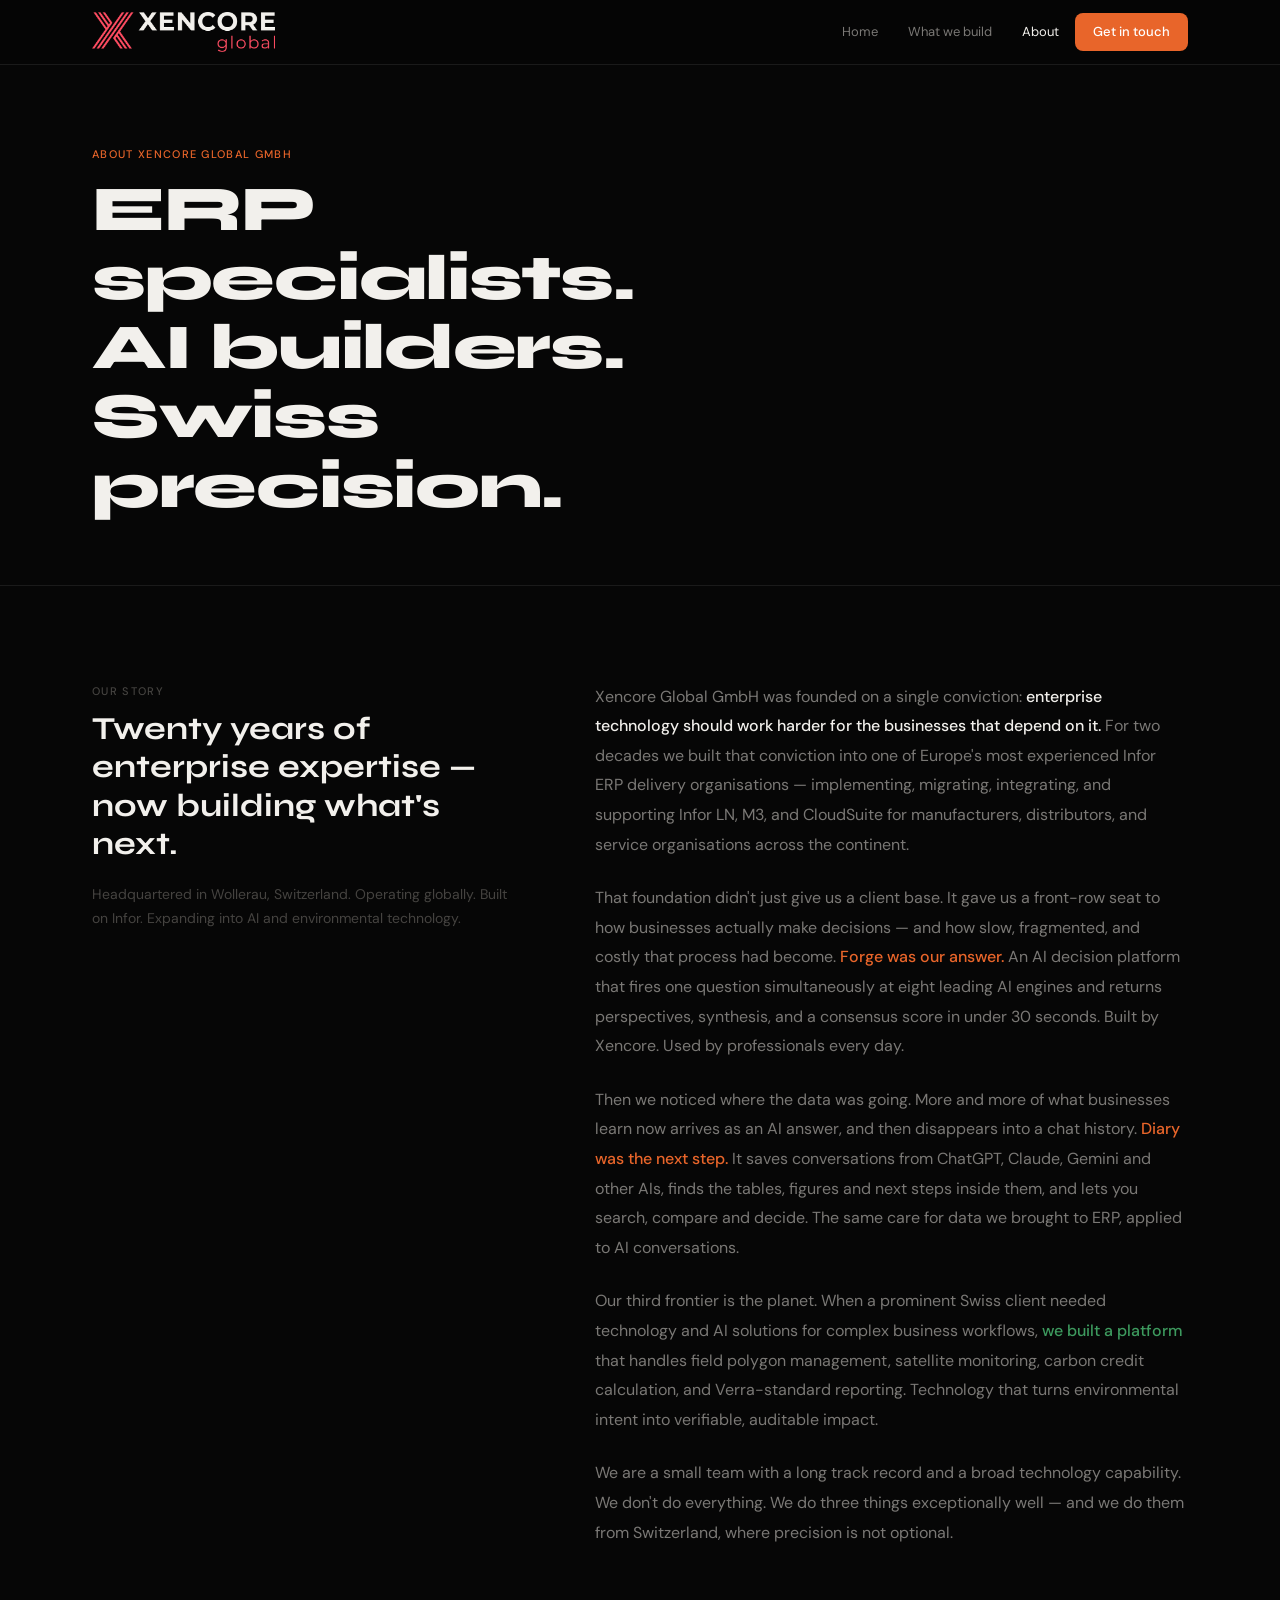
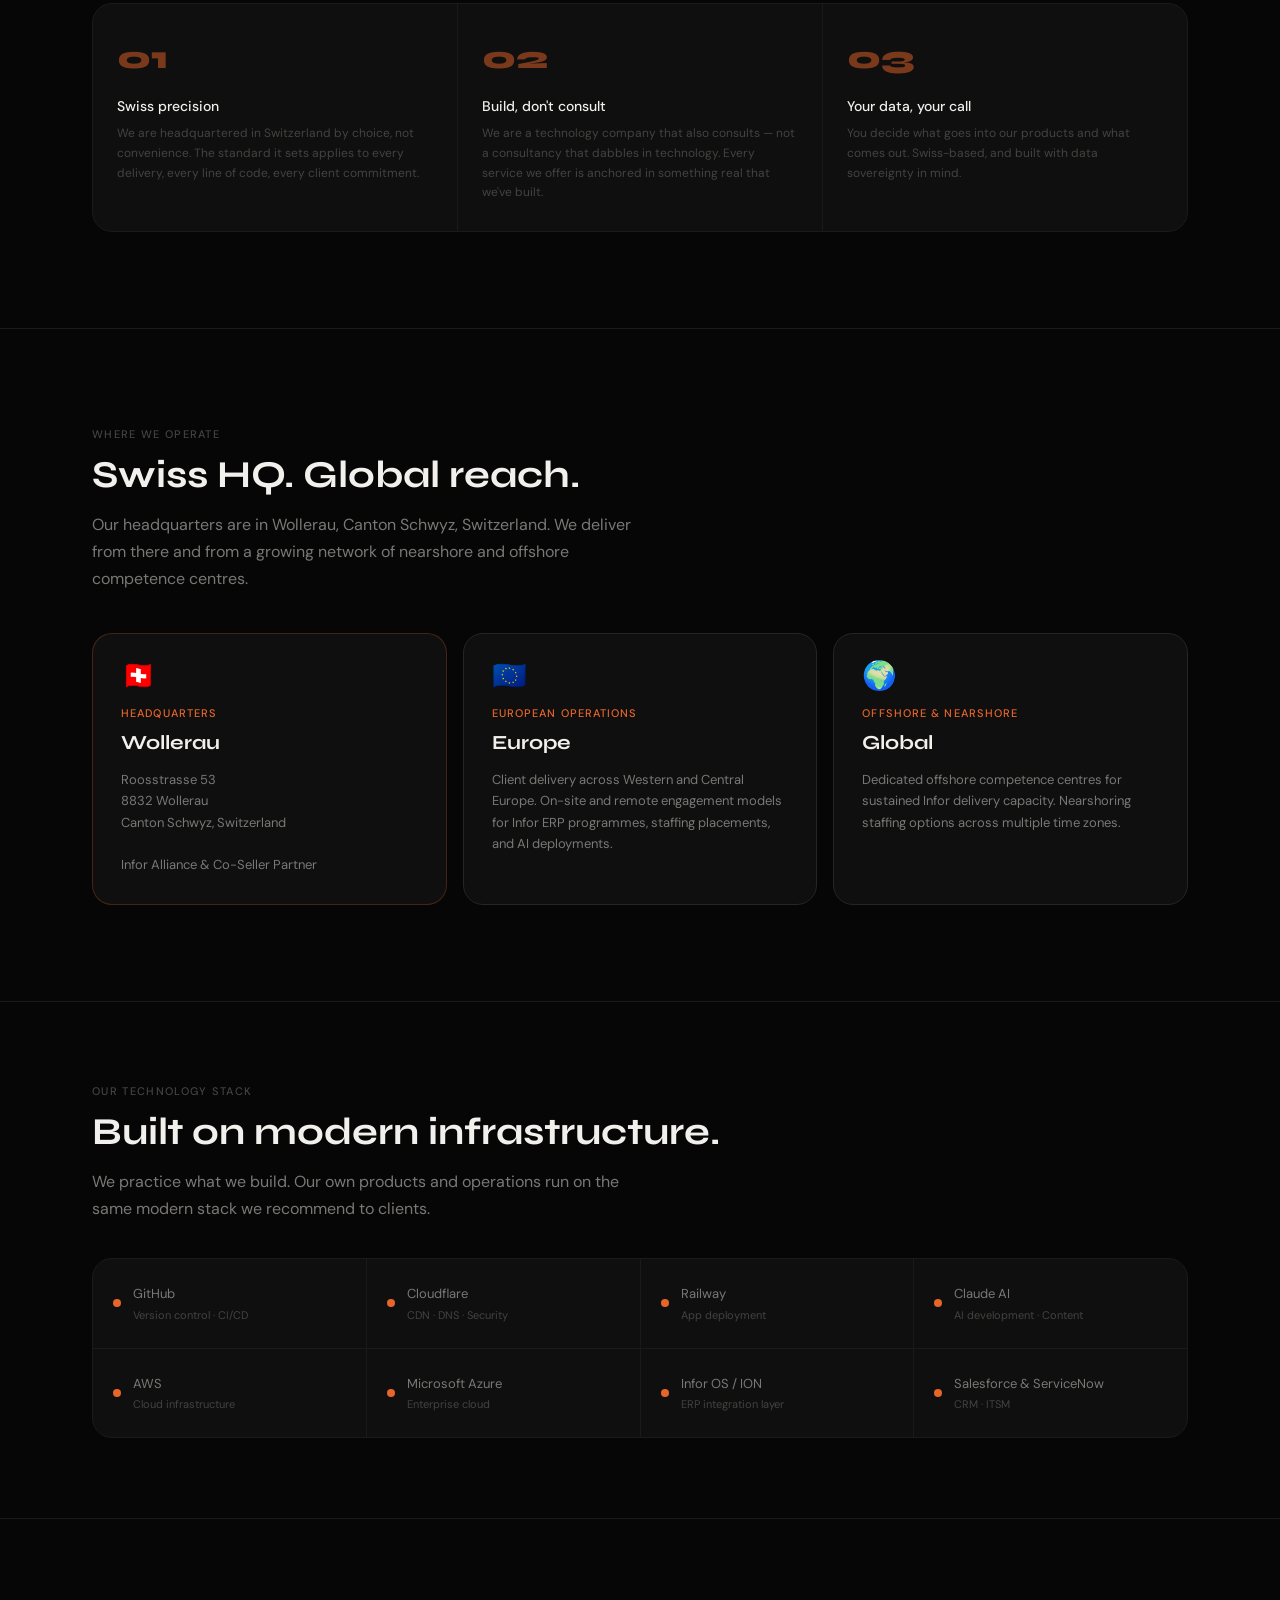
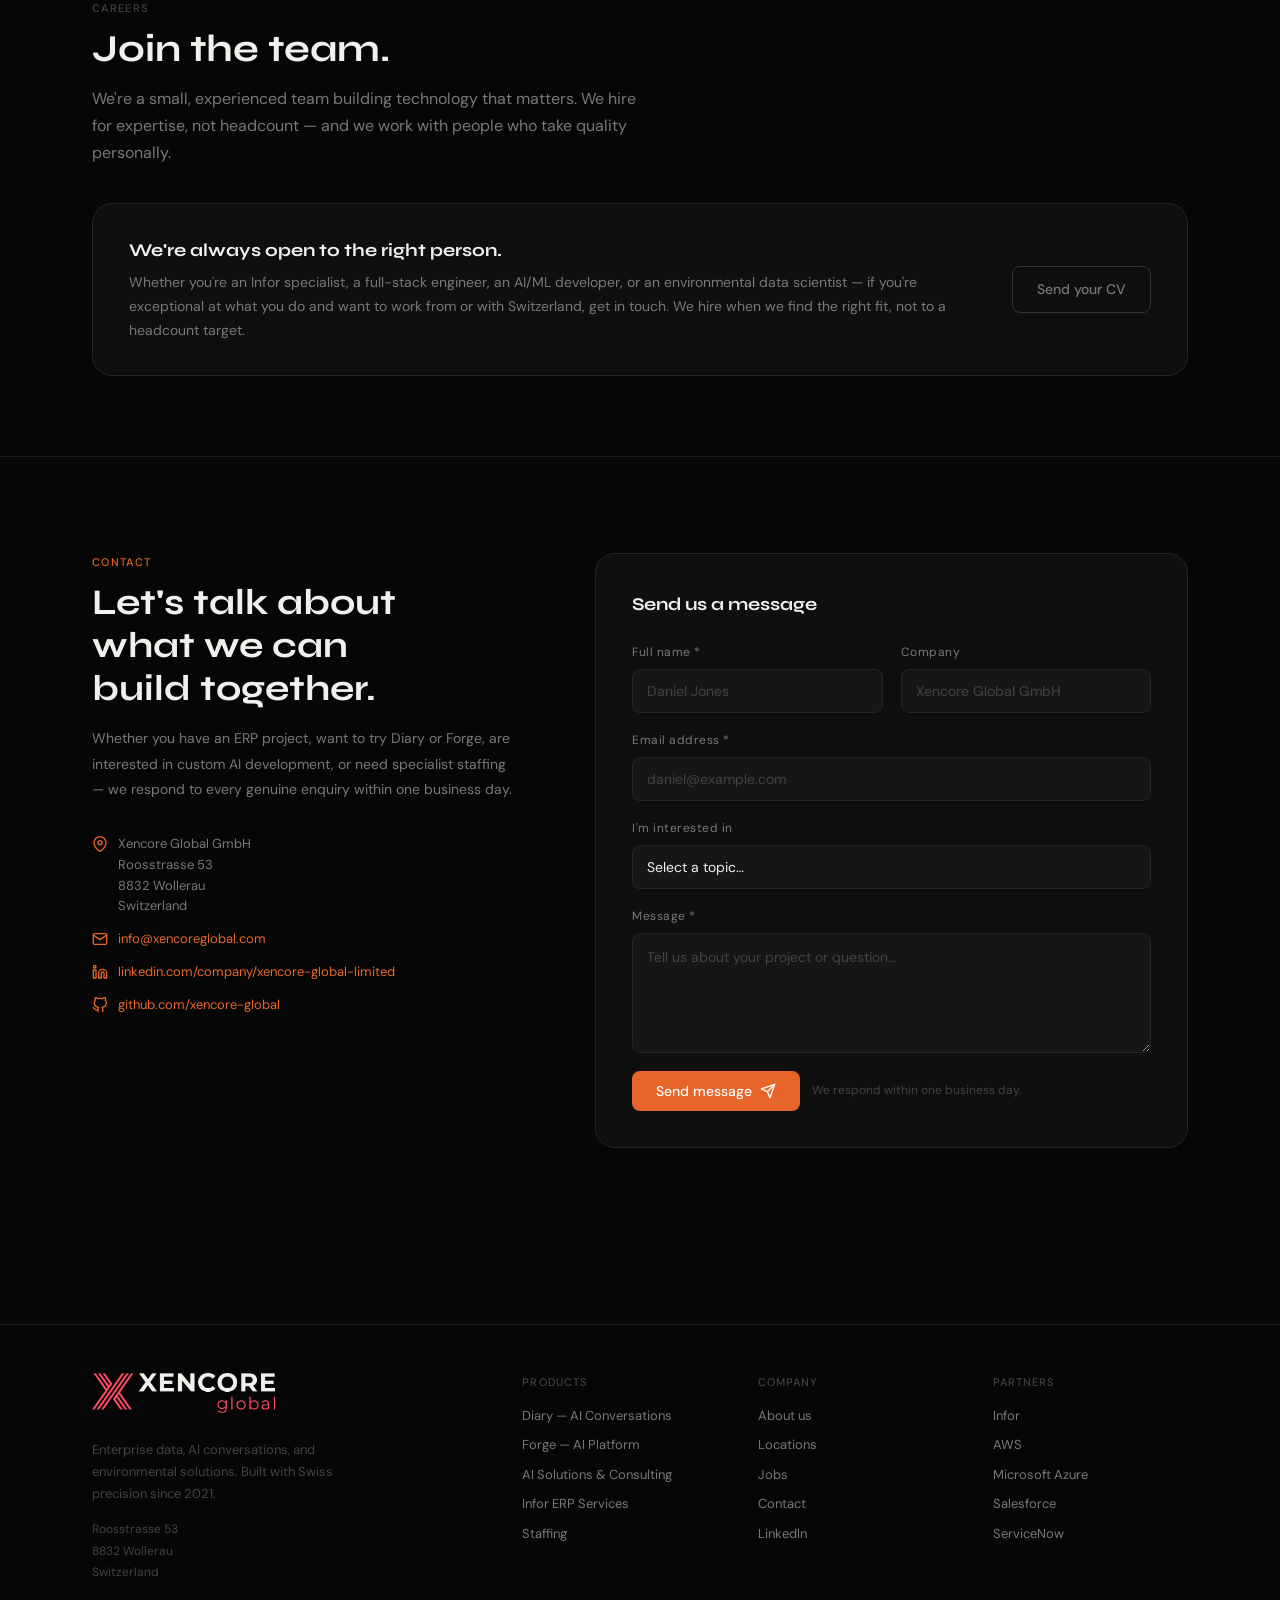
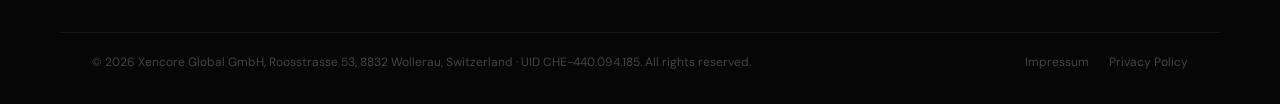
==== commit a0f0c98c: "Light-on-dark logo version Co-Authored-By: Claude Sonnet 5.5 <noreply@anthropic.com>  Claude-Session" ====
--- a/about.html
+++ b/about.html
@@ -369,7 +369,7 @@
 <nav class="xc-nav" role="navigation" aria-label="Main navigation">
   <div class="xc-nav__inner">
     <a href="index.html" class="xc-nav__logo xc-nav__logo--img" aria-label="Xencore Global home">
-      <img src="assets/xencore-logo.png" alt="Xencore Global" class="xc-logo-img" width="165" height="36">
+      <img src="assets/xencore-logo.png" alt="Xencore Global" class="xc-logo-img" width="184" height="40">
     </a>
     <div class="xc-nav__links" id="xc-nav-links">
       <a href="index.html"          class="xc-nav__link">Home</a>
@@ -776,7 +776,7 @@
   <div class="xc-footer__inner">
     <div>
       <a href="index.html" class="xc-nav__logo xc-nav__logo--img" style="margin-bottom:14px;display:inline-flex">
-        <img src="assets/xencore-logo.png" alt="Xencore Global" class="xc-logo-img" width="165" height="36">
+        <img src="assets/xencore-logo.png" alt="Xencore Global" class="xc-logo-img" width="184" height="40">
       </a>
       <p class="xc-footer__brand-desc">Enterprise data, AI conversations, and environmental solutions. Built with Swiss precision since 2021.</p>
       <address class="xc-footer__address">Roosstrasse 53<br>8832 Wollerau<br>Switzerland</address>
--- a/style.css
+++ b/style.css
@@ -526,7 +526,7 @@
   .xc-footer__bottom { flex-direction: column; text-align: center; }
 }
 
-/* Official logo on dark background: shown unaltered on a light chip */
-.xc-nav__logo--img { background:#fff; border-radius:8px; padding:6px 12px; display:inline-flex; align-items:center; }
-.xc-logo-img { display:block; height:34px; width:auto; }
-@media (max-width: 640px) { .xc-logo-img { height:28px; } }
+/* Official logo, light-on-dark version (white wordmark, original coral) */
+.xc-nav__logo--img { display:inline-flex; align-items:center; background:none; padding:0; }
+.xc-logo-img { display:block; height:40px; width:auto; }
+@media (max-width: 640px) { .xc-logo-img { height:32px; } }
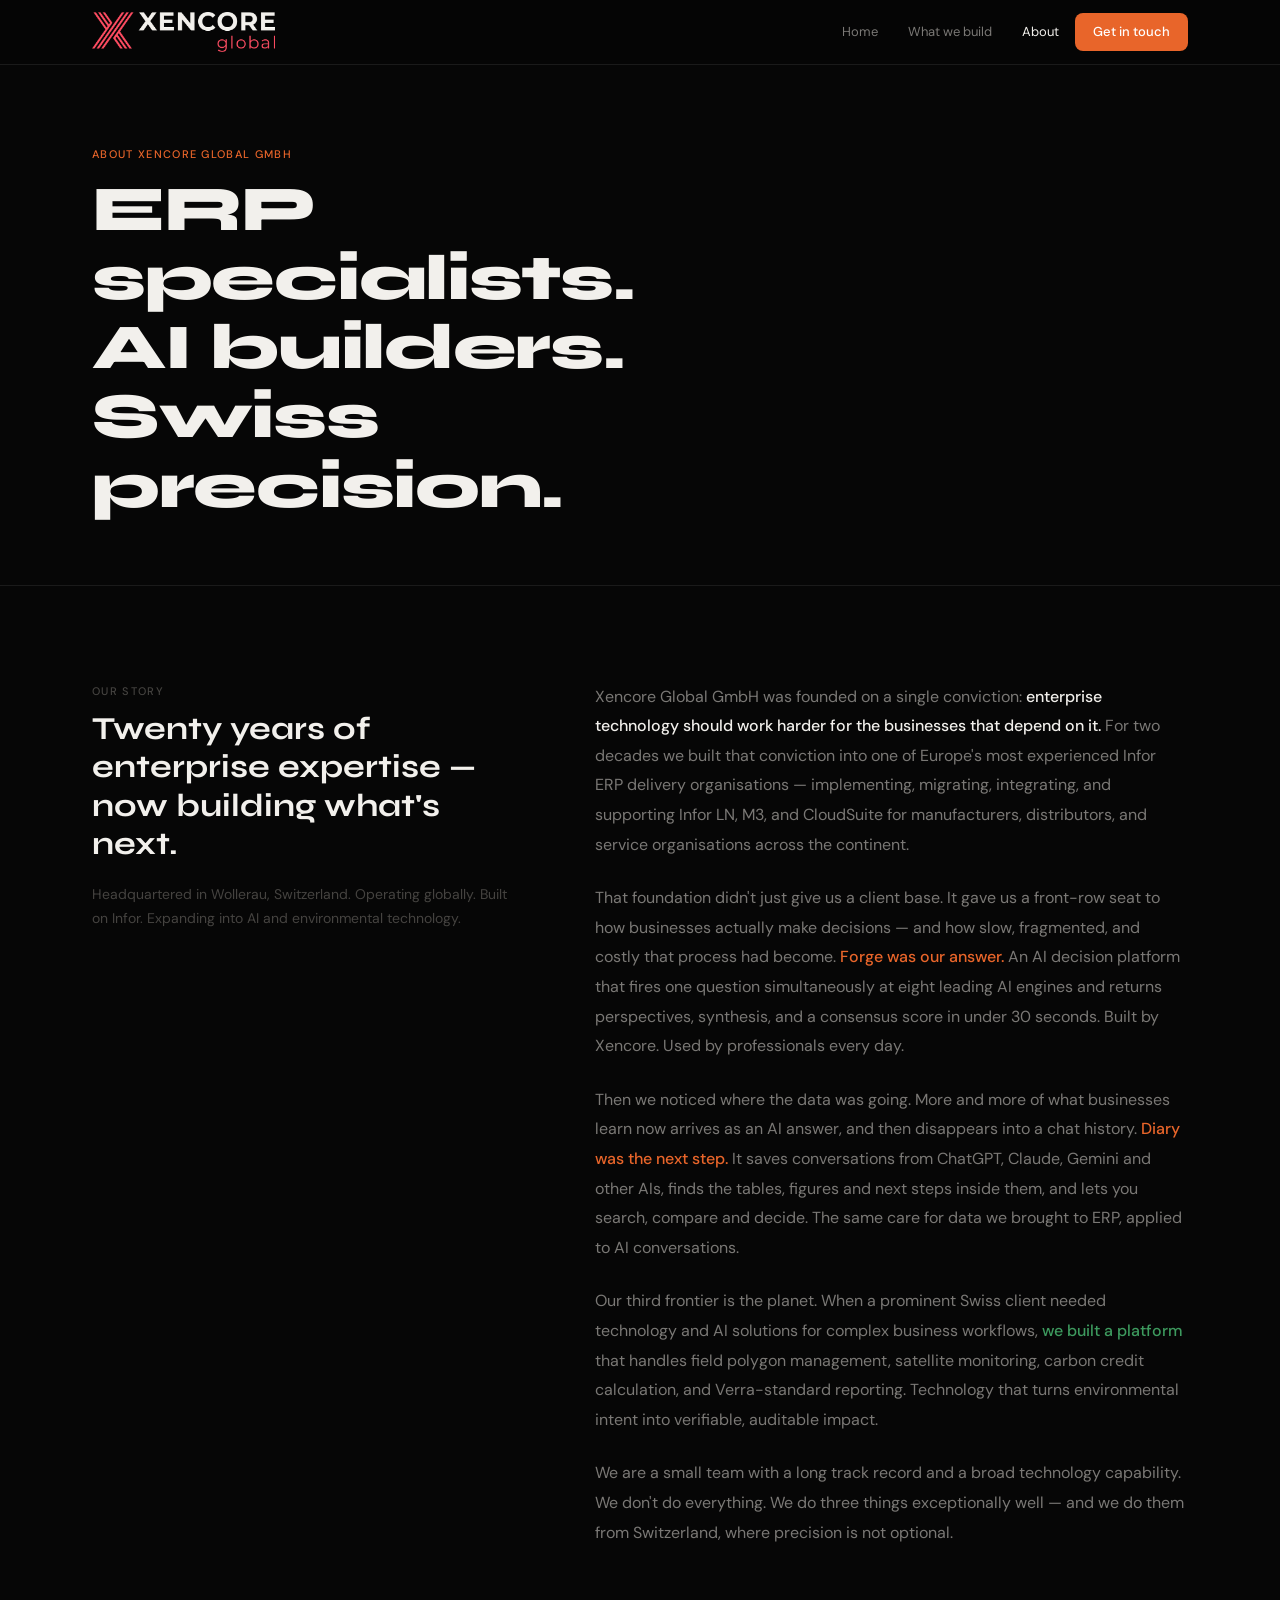
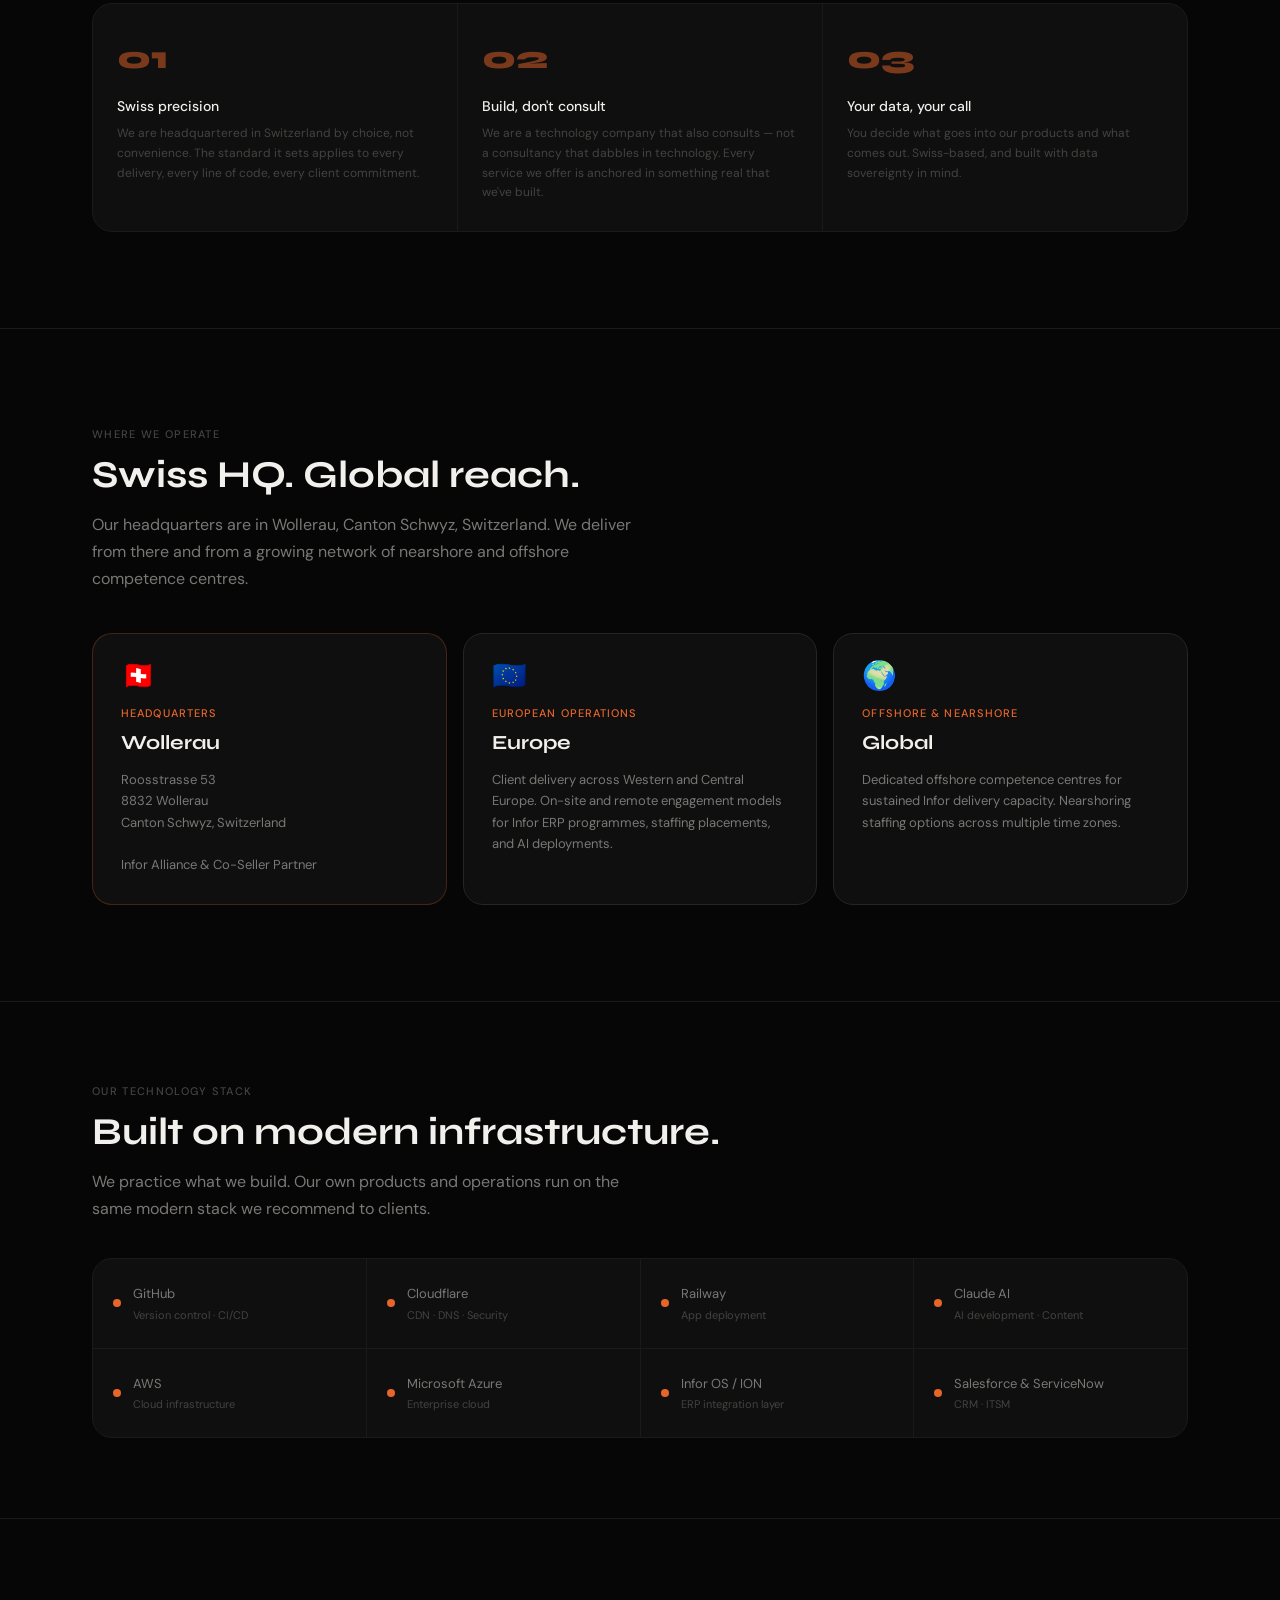
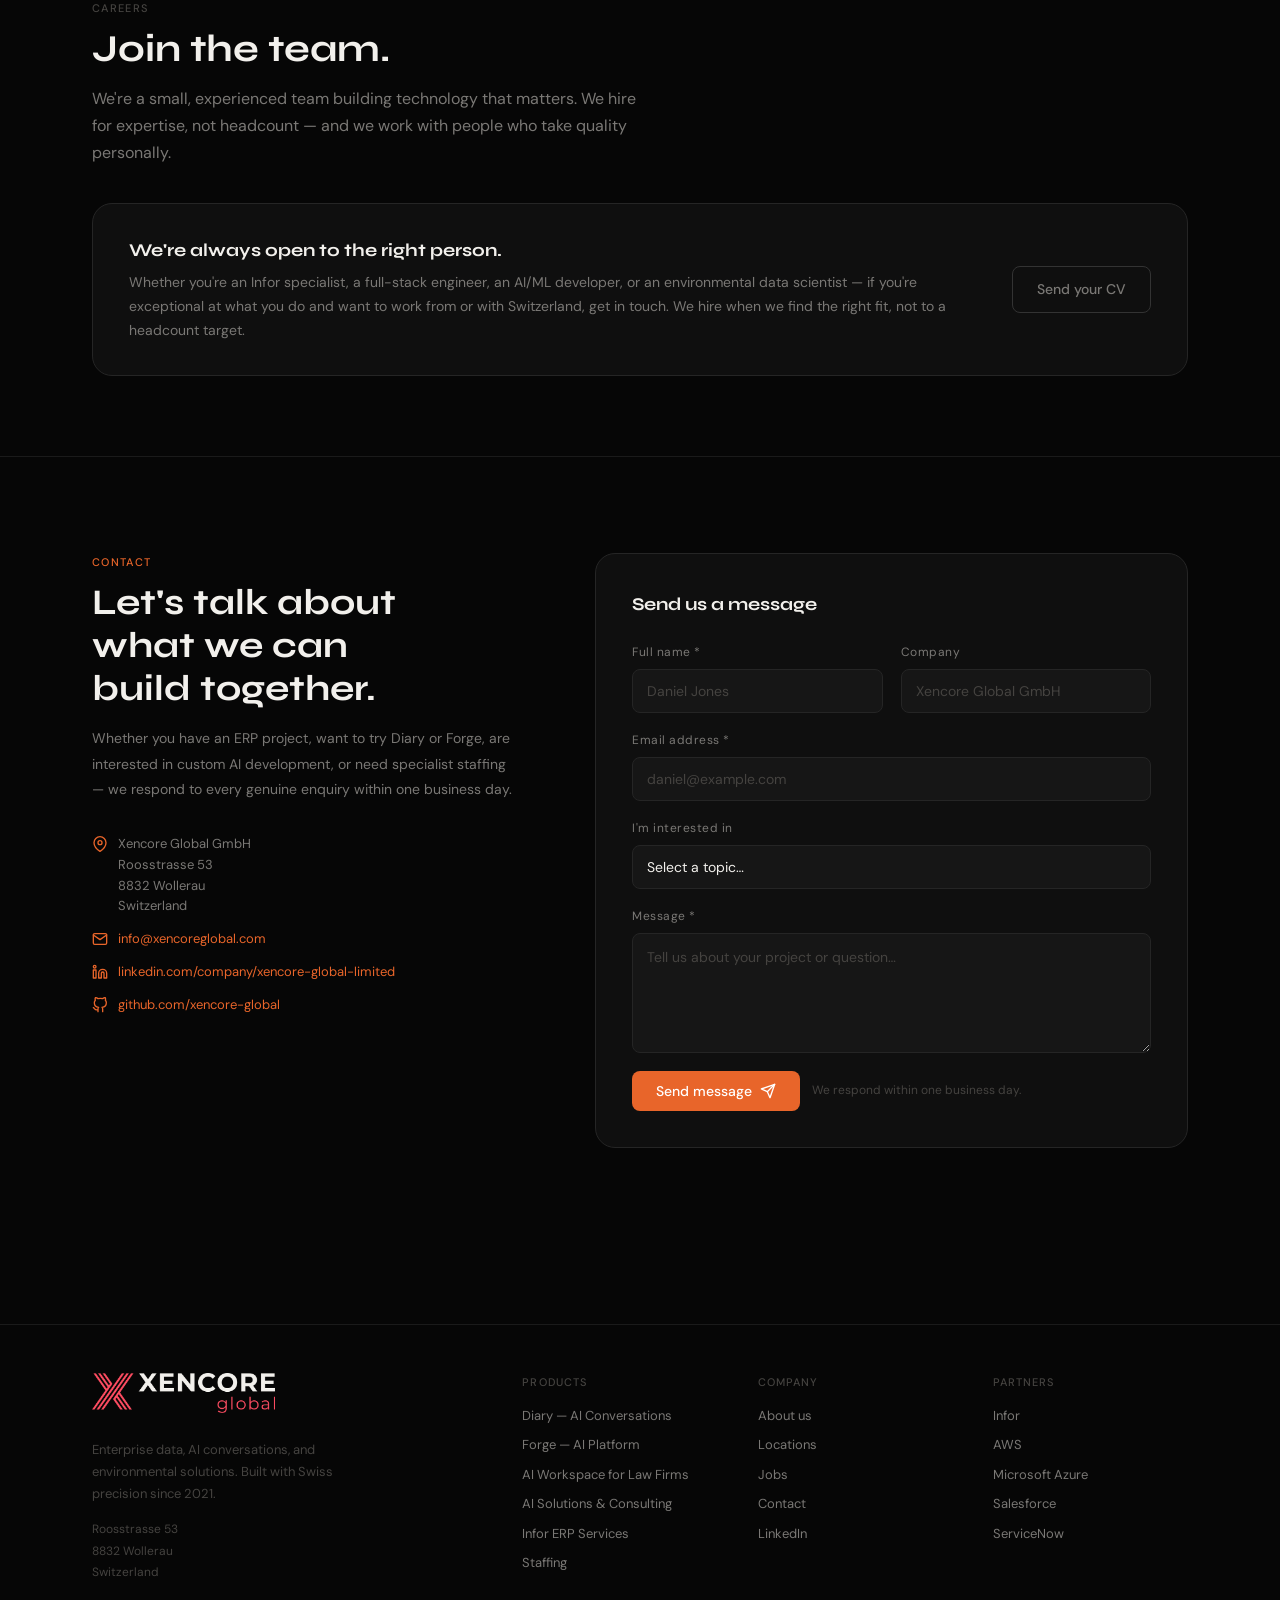
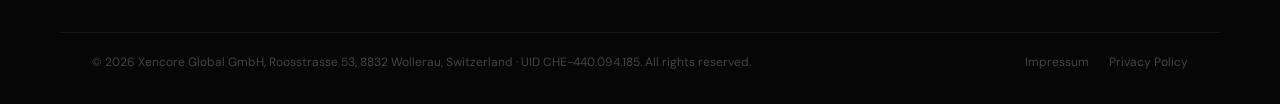
==== commit 012740b9: "Add private AI workspace page" ====
--- a/about.html
+++ b/about.html
@@ -786,6 +786,7 @@
       <div class="xc-footer__col-links">
         <a href="https://diary.projectcoachai.com" target="_blank" rel="noopener">Diary — AI Conversations</a>
         <a href="https://forge.projectcoachai.com" target="_blank" rel="noopener">Forge — AI Platform</a>
+        <a href="private-ai-workspace.html">AI Workspace for Law Firms</a>
         <a href="what-we-build.html#ai-solutions">AI Solutions &amp; Consulting</a>
         <a href="what-we-build.html#erp">Infor ERP Services</a>
         <a href="what-we-build.html#staffing">Staffing</a>
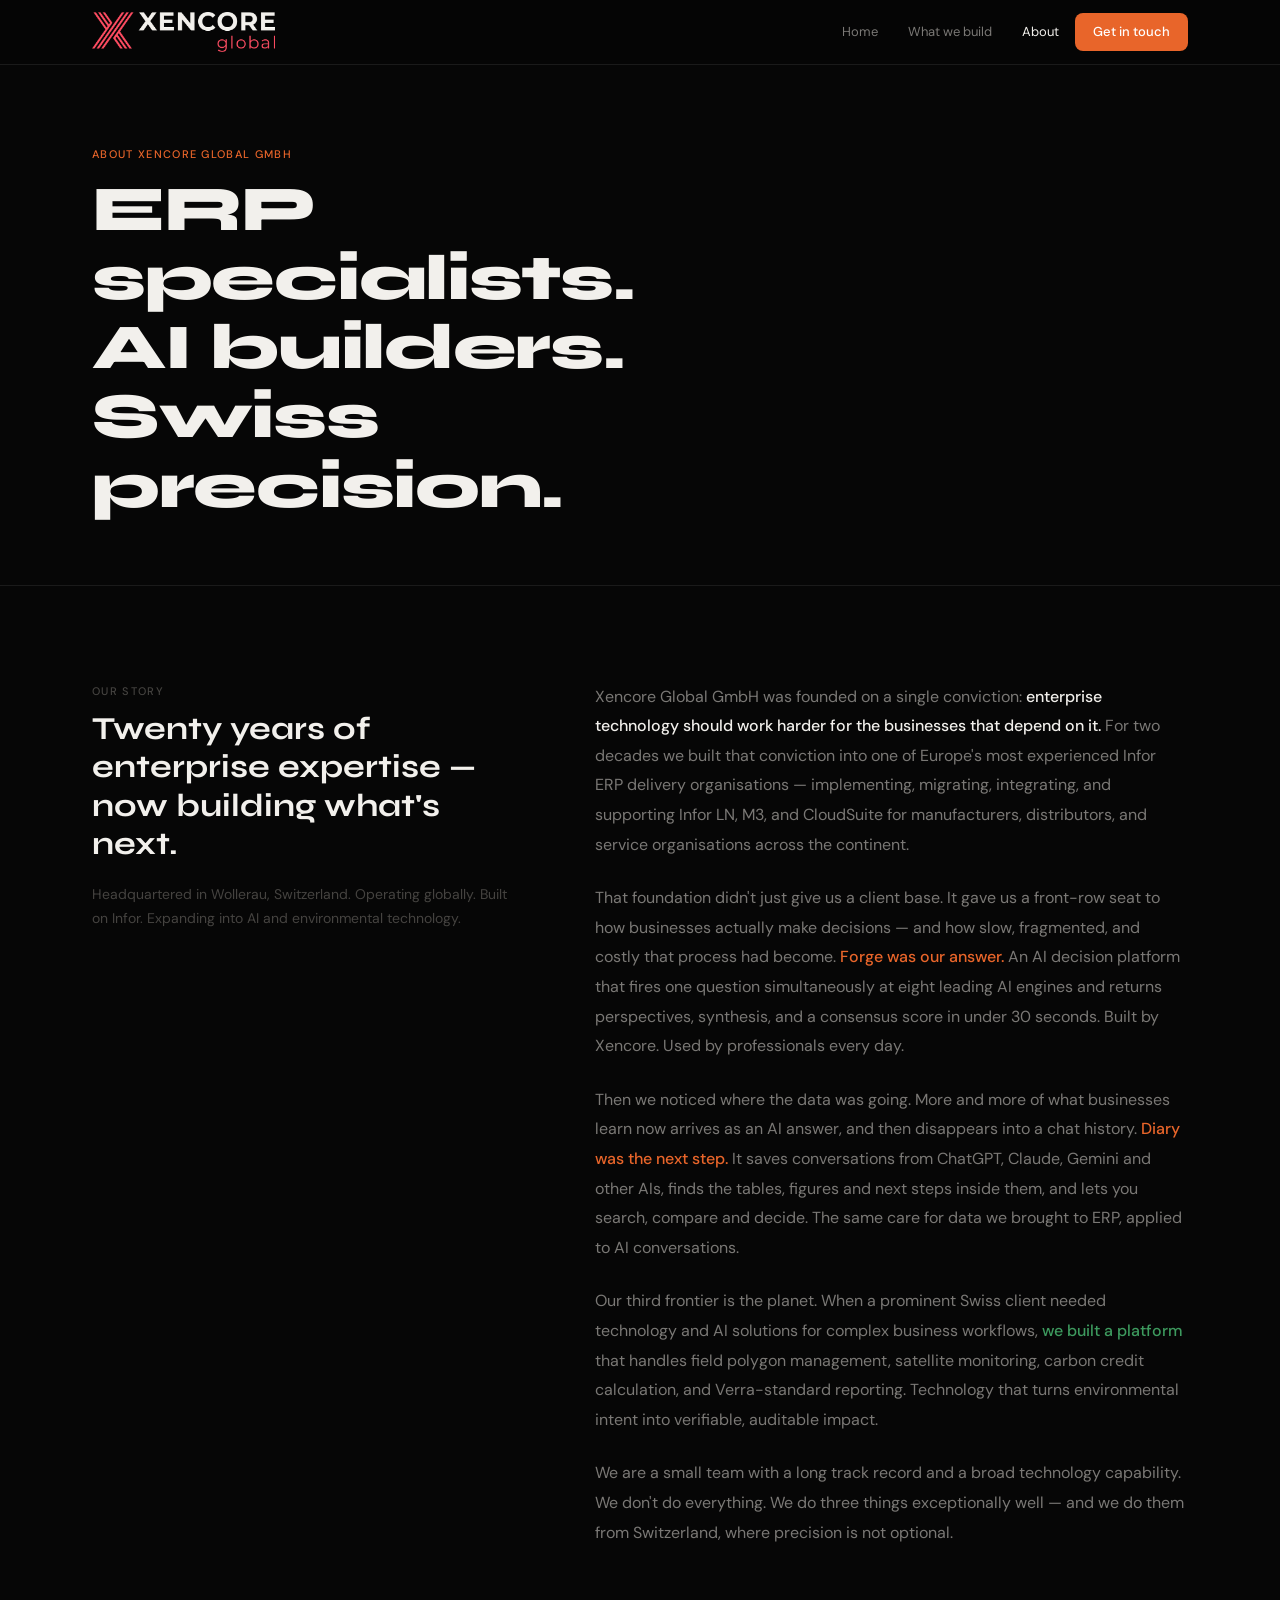
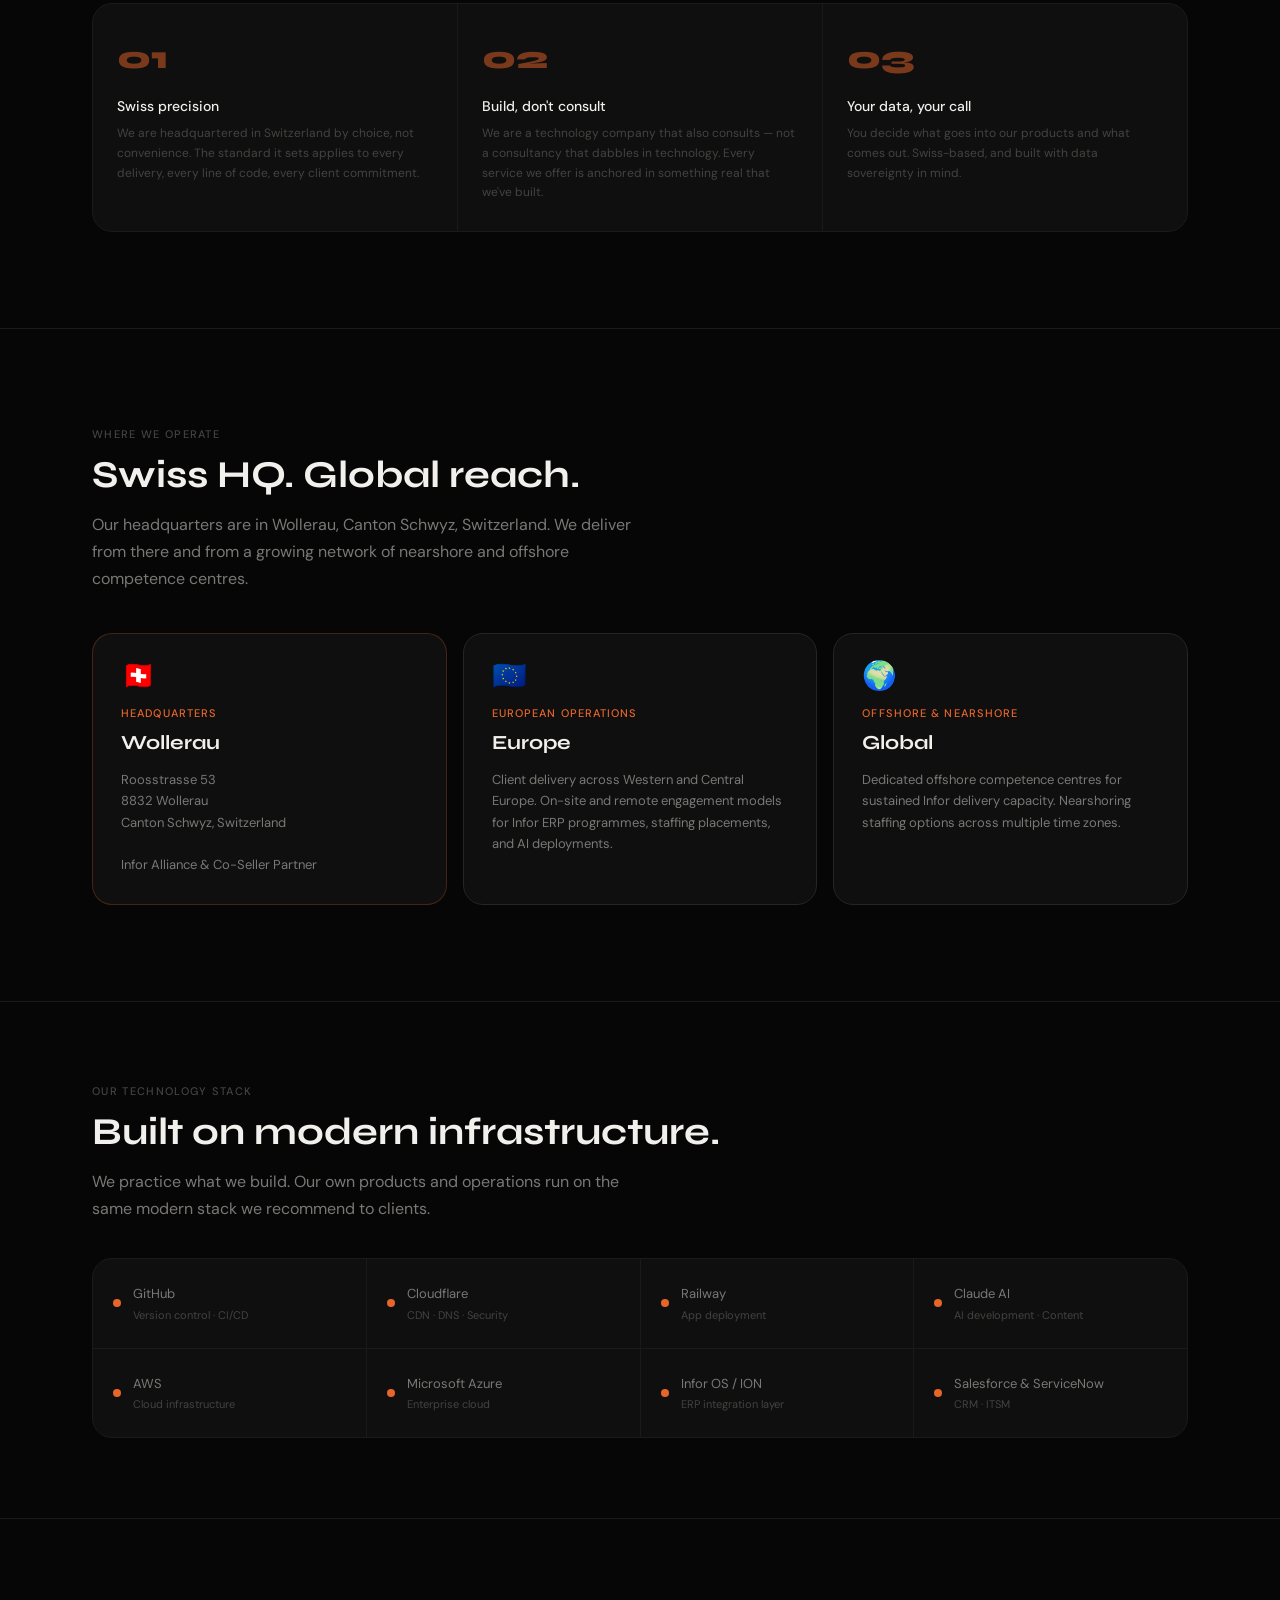
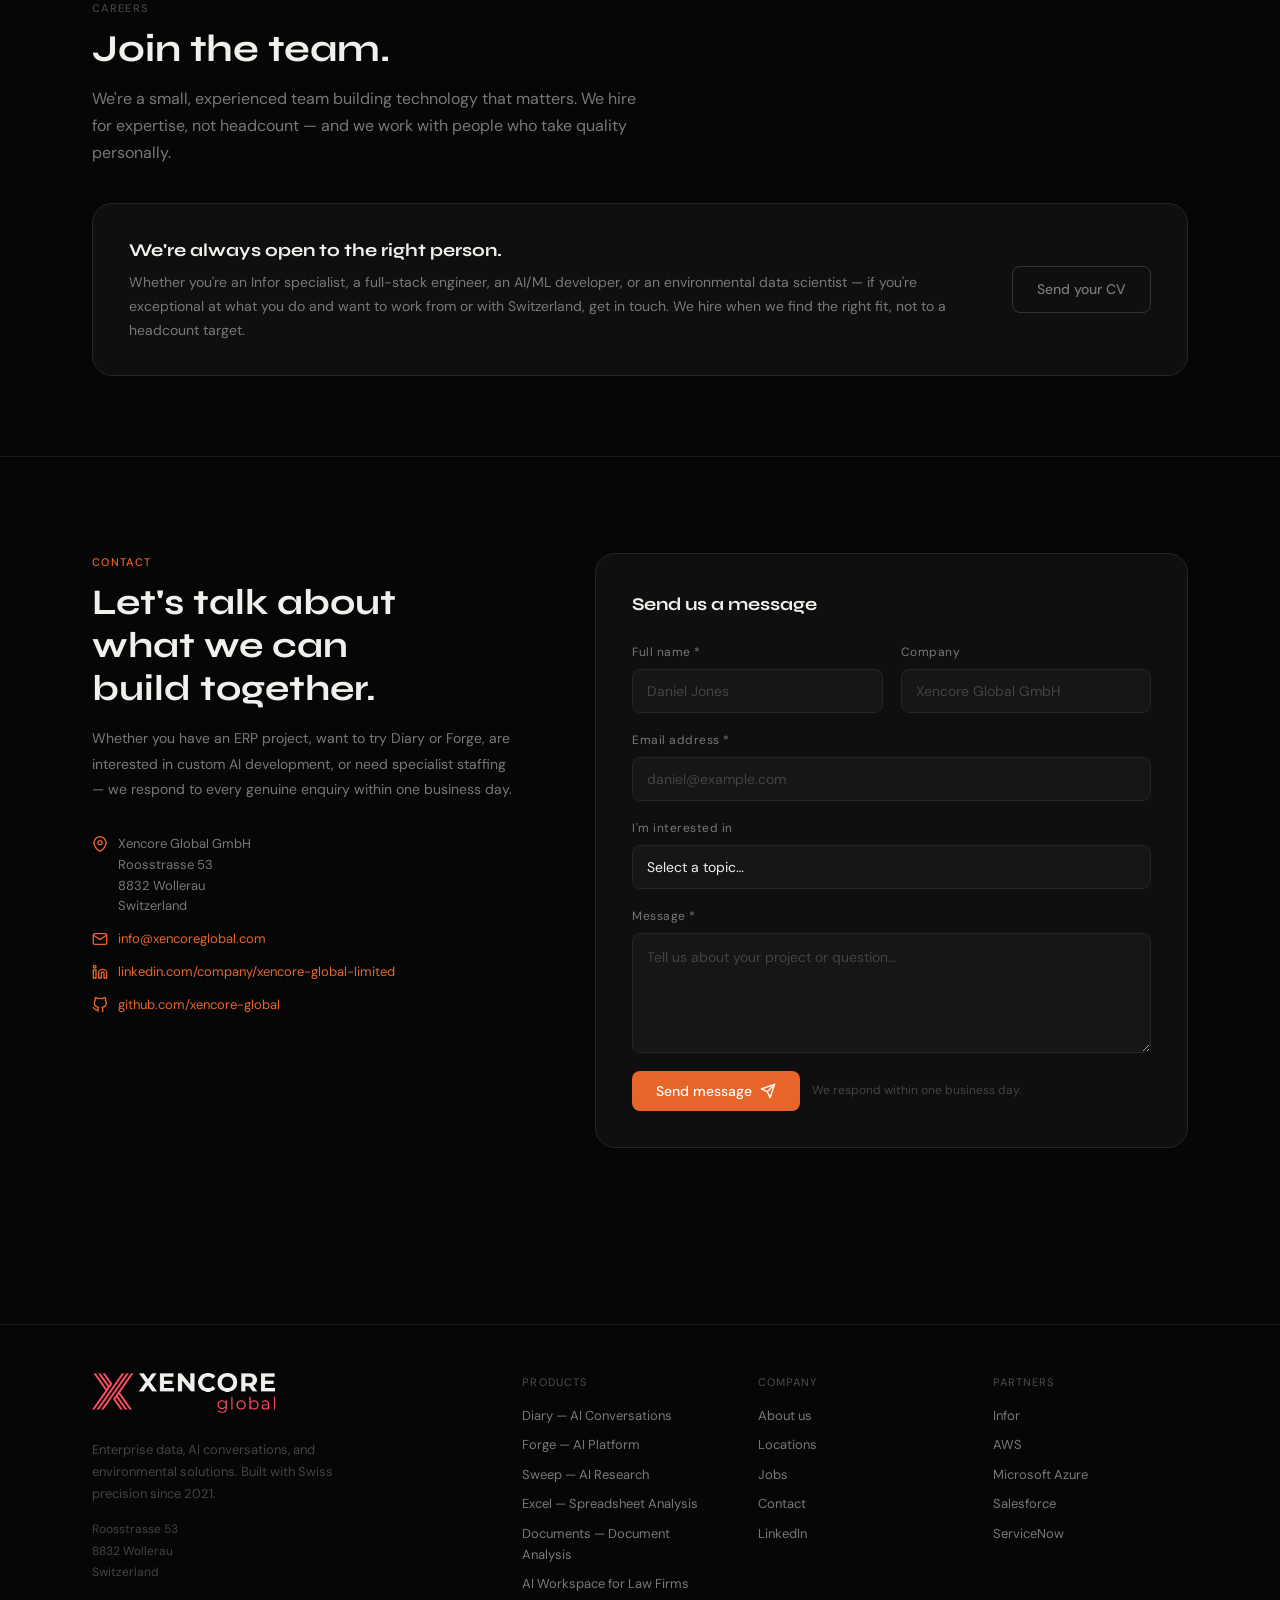
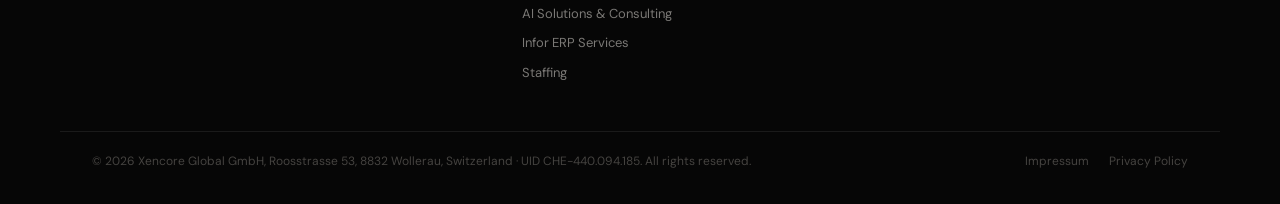
==== commit ae795b15: "Add Sweep, Excel and Documents to the product suite" ====
--- a/about.html
+++ b/about.html
@@ -784,8 +784,11 @@
     <div>
       <div class="xc-footer__col-title">Products</div>
       <div class="xc-footer__col-links">
-        <a href="https://diary.projectcoachai.com" target="_blank" rel="noopener">Diary — AI Conversations</a>
-        <a href="https://forge.projectcoachai.com" target="_blank" rel="noopener">Forge — AI Platform</a>
+        <a href="https://diary.projectcoachai.com">Diary — AI Conversations</a>
+        <a href="https://forge.projectcoachai.com">Forge — AI Platform</a>
+        <a href="https://forge.projectcoachai.com/sweep">Sweep — AI Research</a>
+        <a href="https://forge.projectcoachai.com/excel">Excel — Spreadsheet Analysis</a>
+        <a href="https://forge.projectcoachai.com/documents">Documents — Document Analysis</a>
         <a href="private-ai-workspace.html">AI Workspace for Law Firms</a>
         <a href="what-we-build.html#ai-solutions">AI Solutions &amp; Consulting</a>
         <a href="what-we-build.html#erp">Infor ERP Services</a>
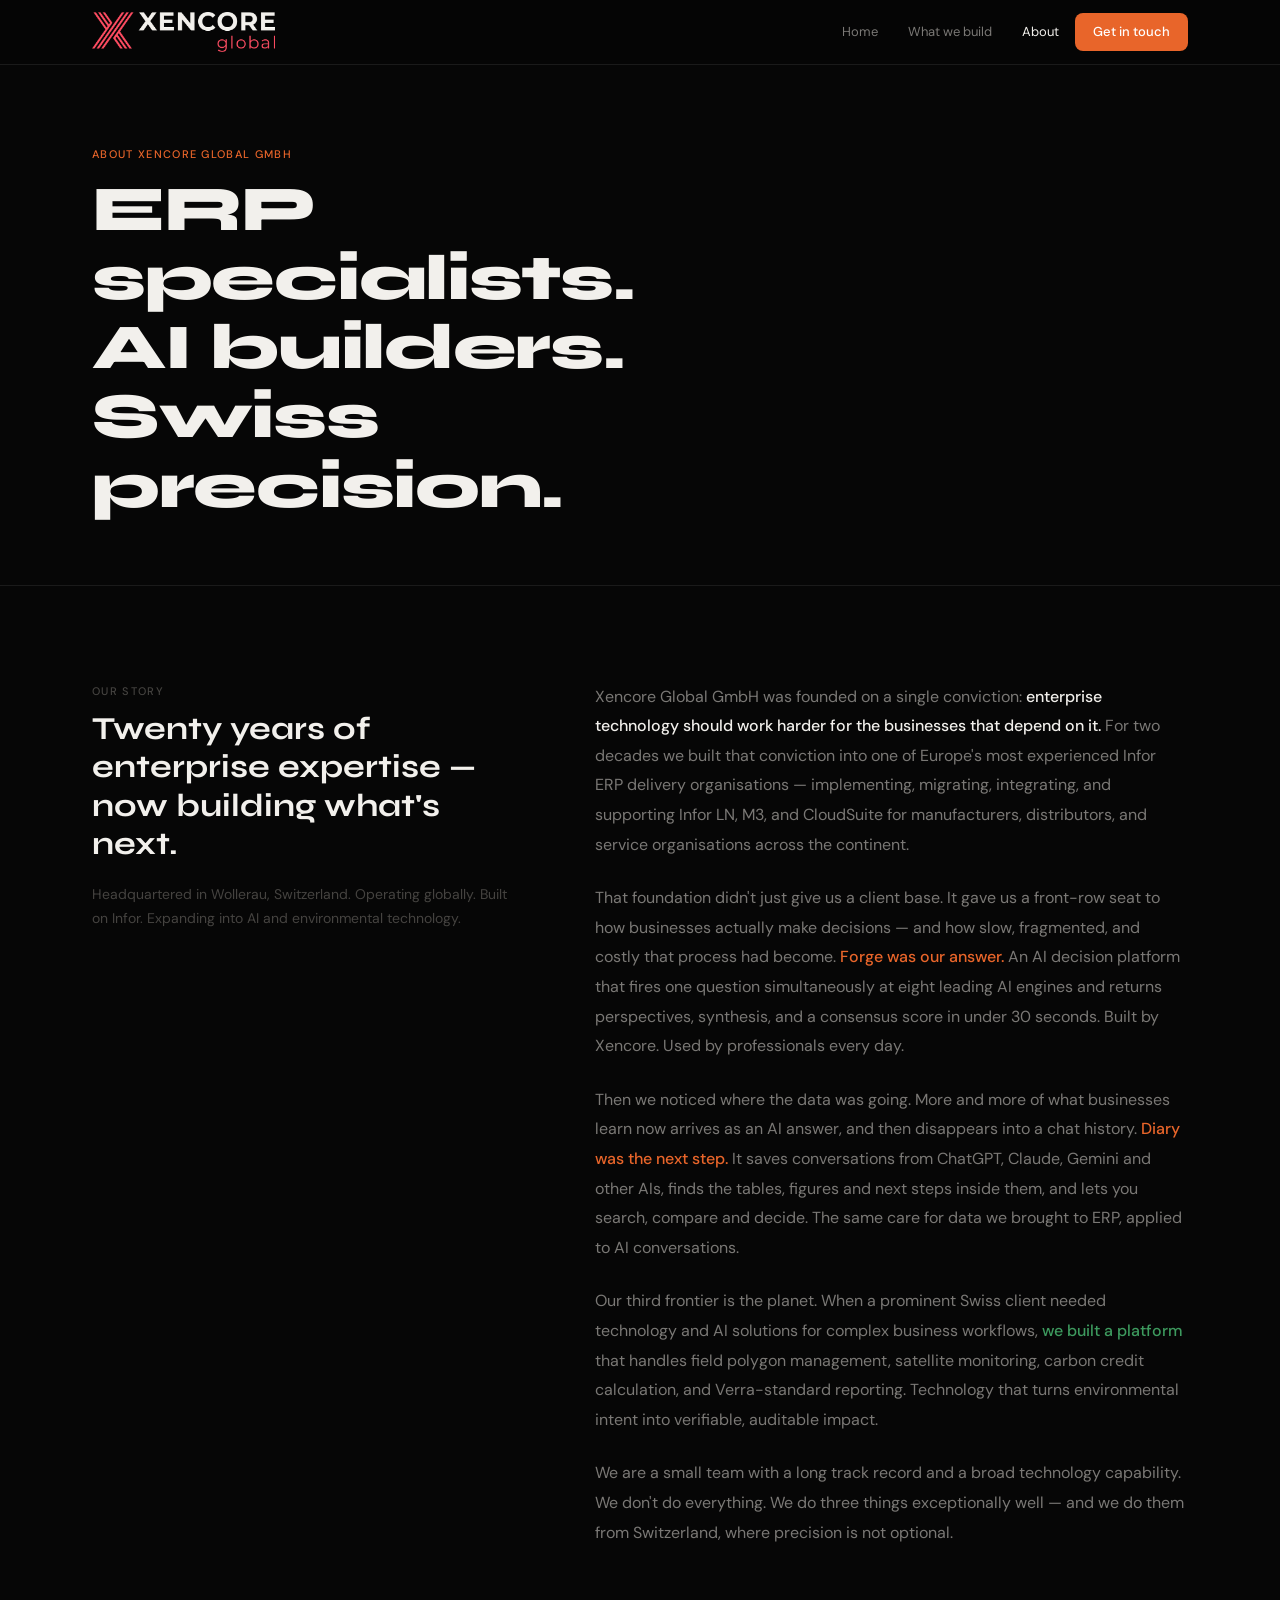
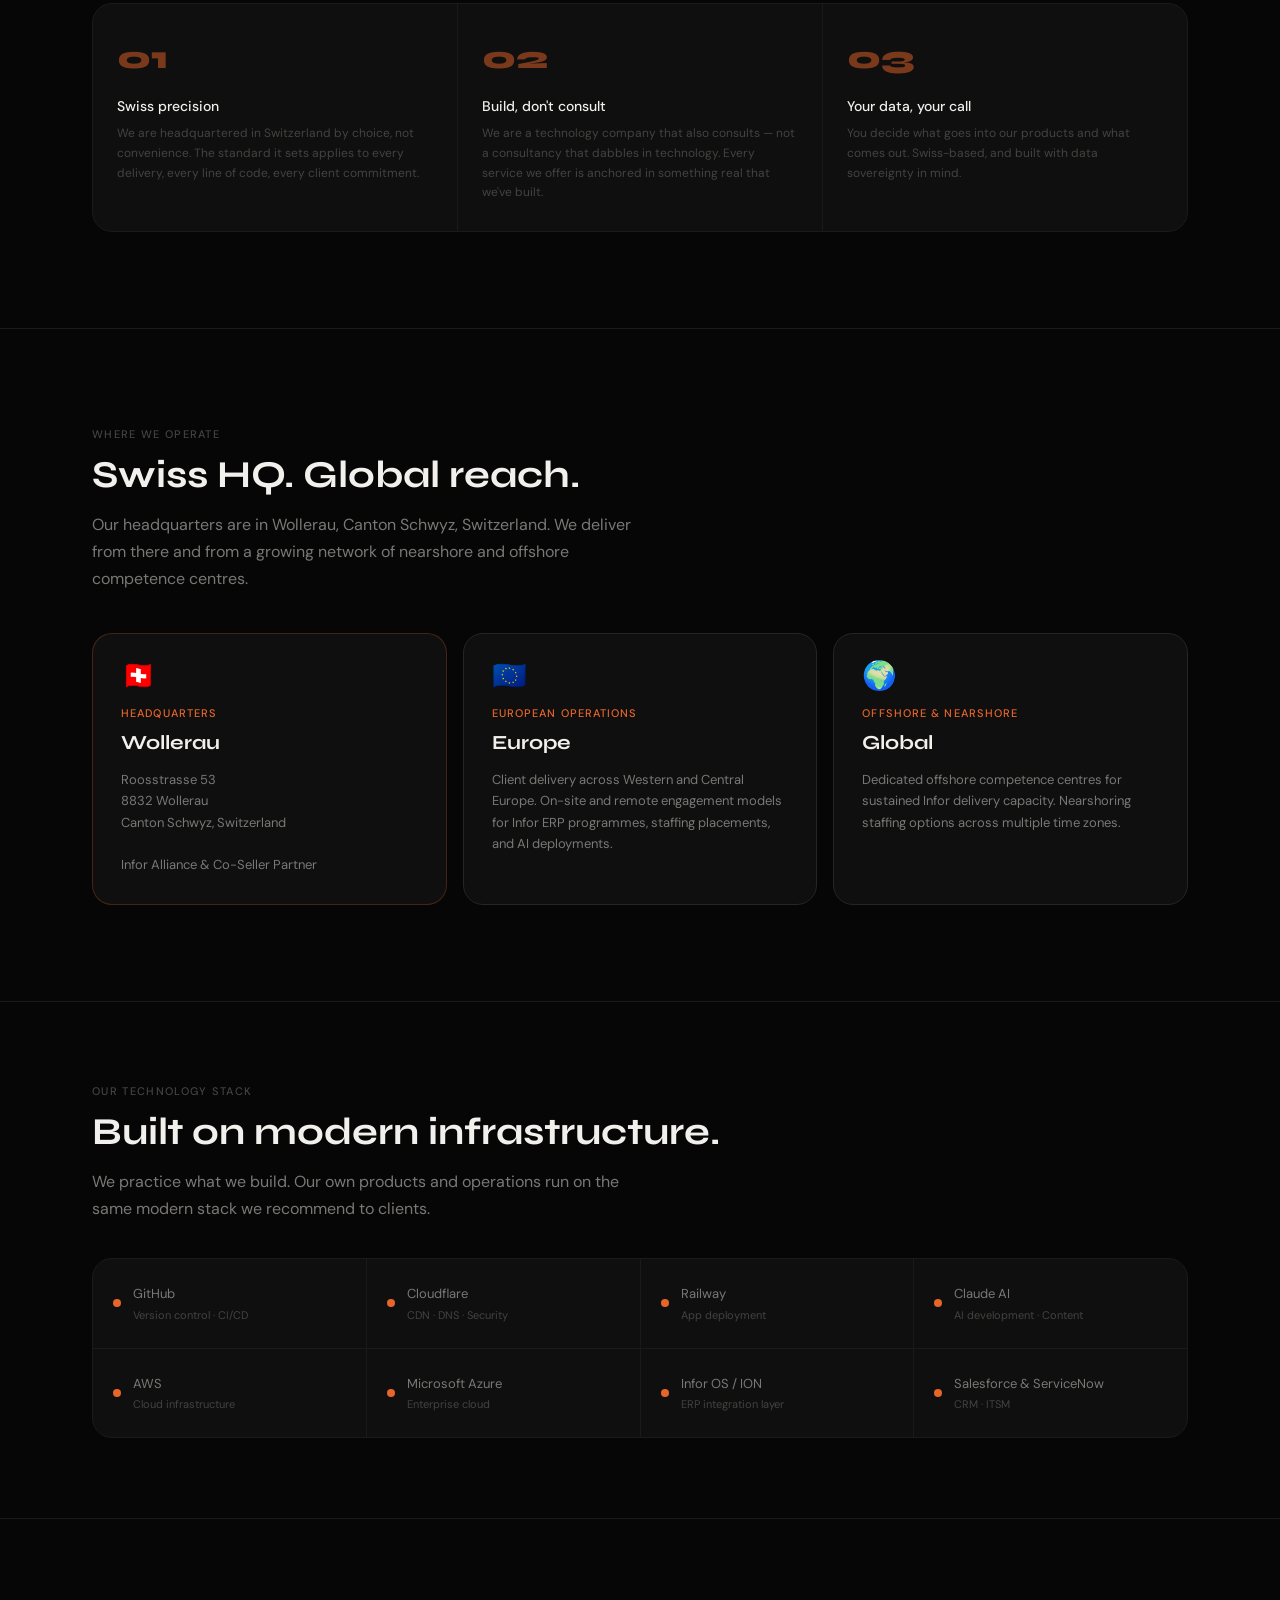
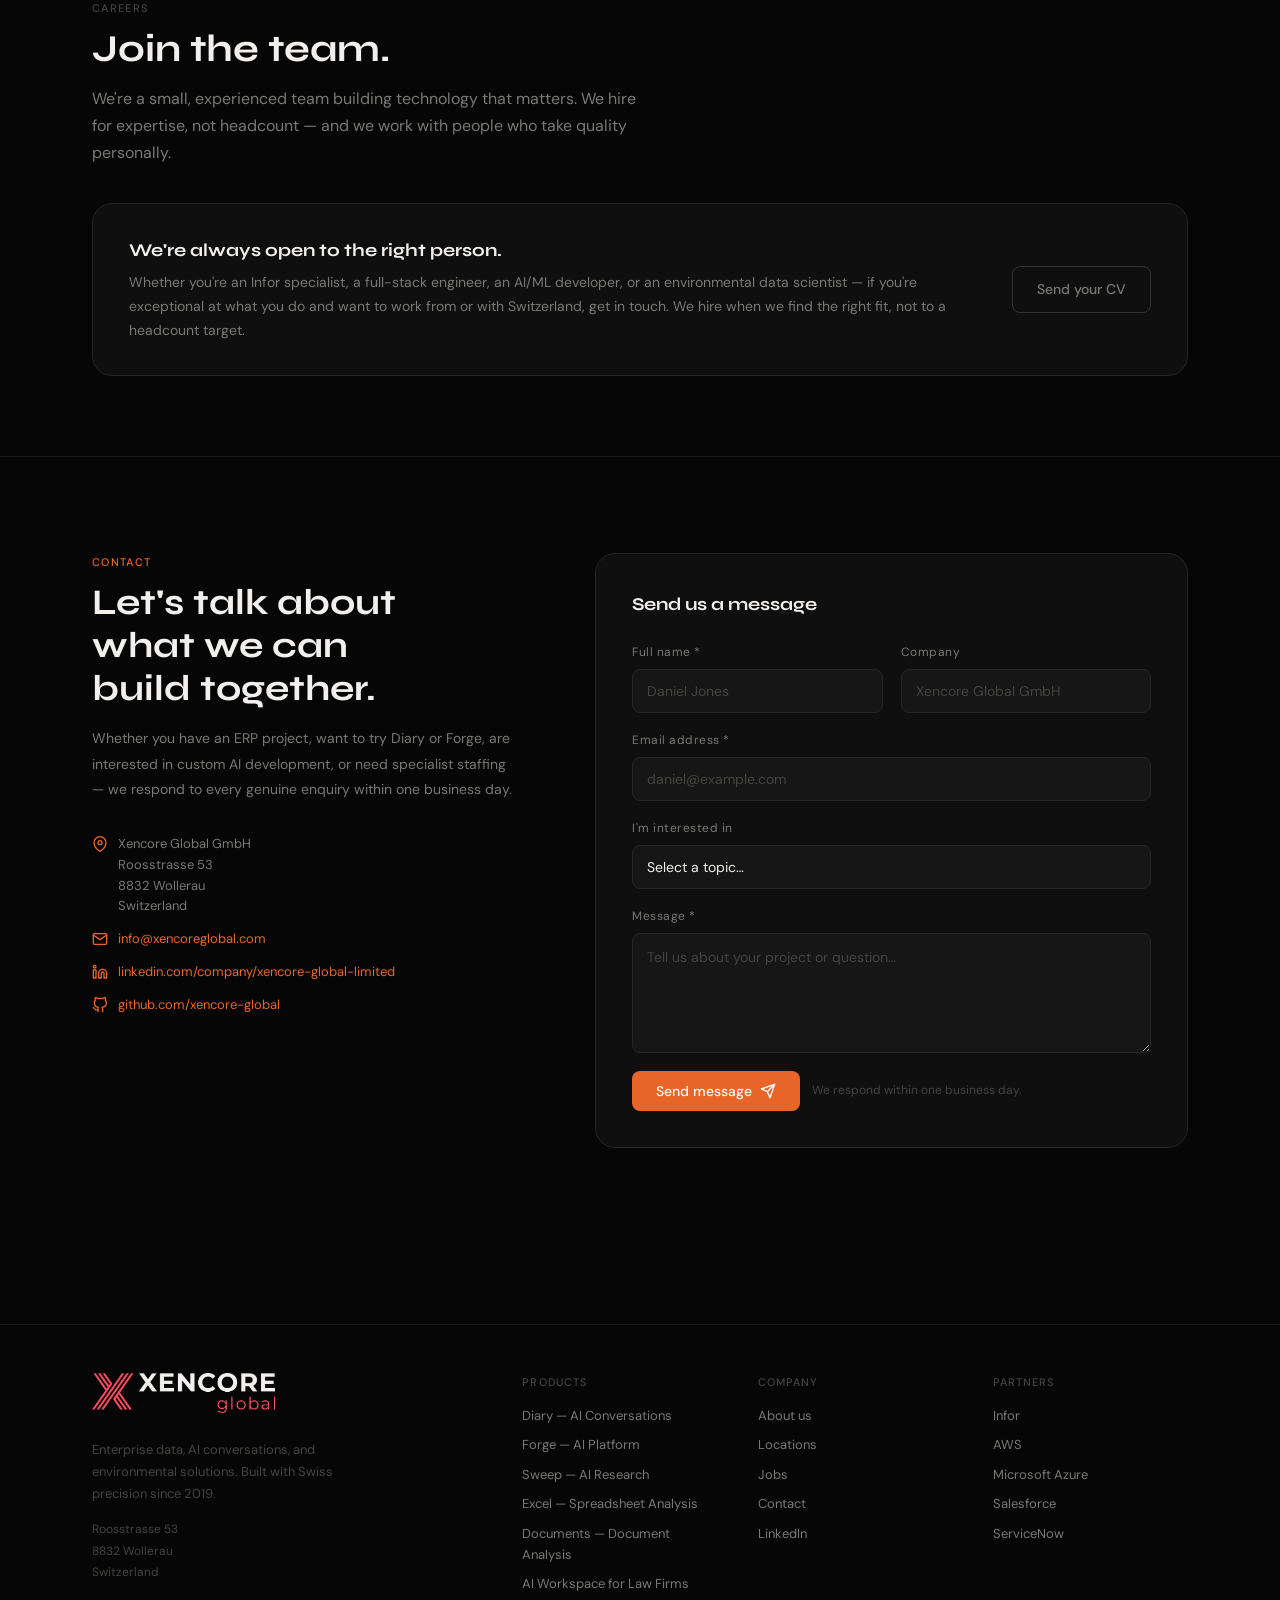
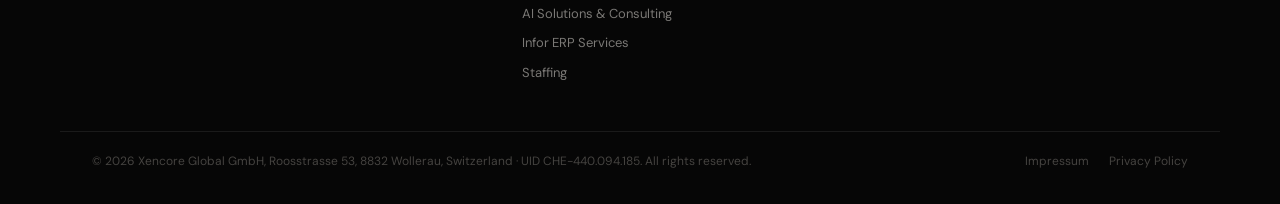
==== commit b8a6ff28: "Correct founding year to 2019" ====
--- a/about.html
+++ b/about.html
@@ -778,7 +778,7 @@
       <a href="index.html" class="xc-nav__logo xc-nav__logo--img" style="margin-bottom:14px;display:inline-flex">
         <img src="assets/xencore-logo.png" alt="Xencore Global" class="xc-logo-img" width="184" height="40">
       </a>
-      <p class="xc-footer__brand-desc">Enterprise data, AI conversations, and environmental solutions. Built with Swiss precision since 2021.</p>
+      <p class="xc-footer__brand-desc">Enterprise data, AI conversations, and environmental solutions. Built with Swiss precision since 2019.</p>
       <address class="xc-footer__address">Roosstrasse 53<br>8832 Wollerau<br>Switzerland</address>
     </div>
     <div>
@@ -786,7 +786,7 @@
       <div class="xc-footer__col-links">
         <a href="https://diary.projectcoachai.com">Diary — AI Conversations</a>
         <a href="https://forge.projectcoachai.com">Forge — AI Platform</a>
-        <a href="https://forge.projectcoachai.com/sweep">Sweep — AI Research</a>
+        <a href="https://forge.projectcoachai.com/broadcast">Sweep — AI Research</a>
         <a href="https://forge.projectcoachai.com/excel">Excel — Spreadsheet Analysis</a>
         <a href="https://forge.projectcoachai.com/documents">Documents — Document Analysis</a>
         <a href="private-ai-workspace.html">AI Workspace for Law Firms</a>
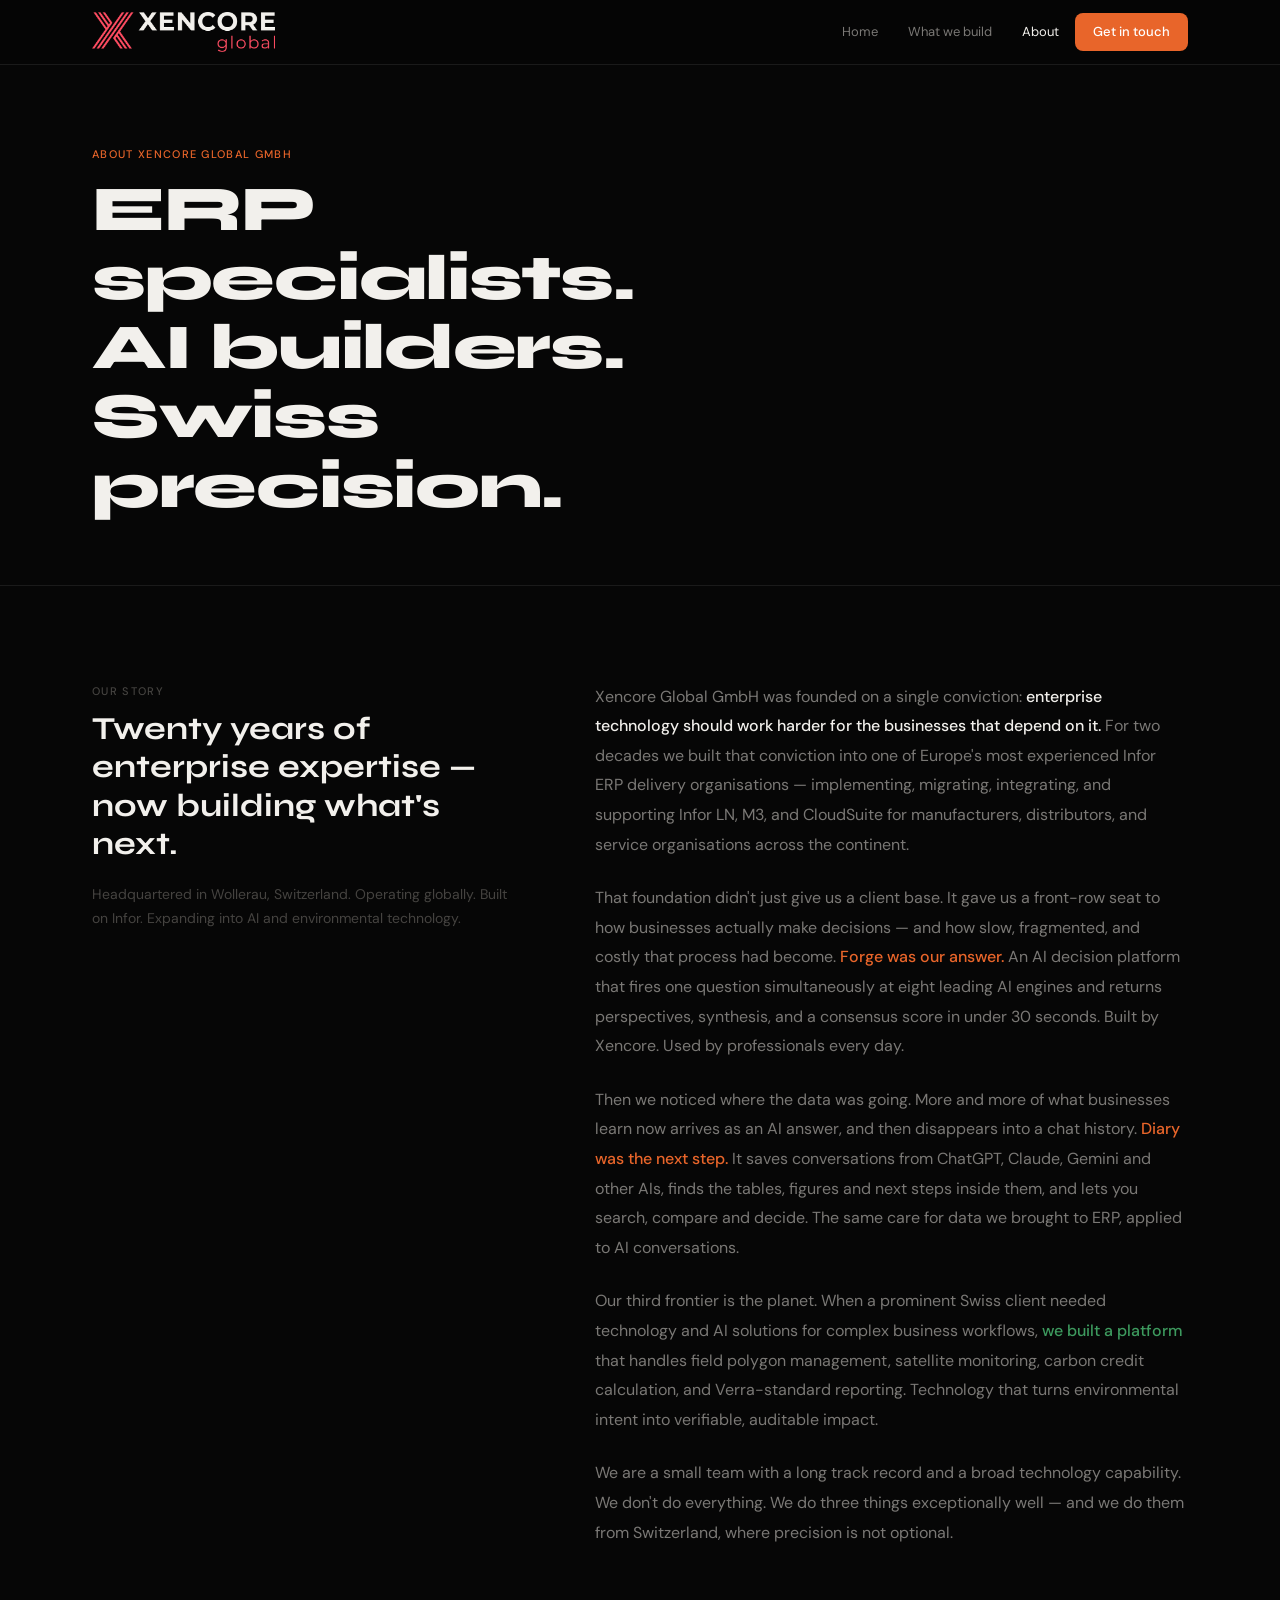
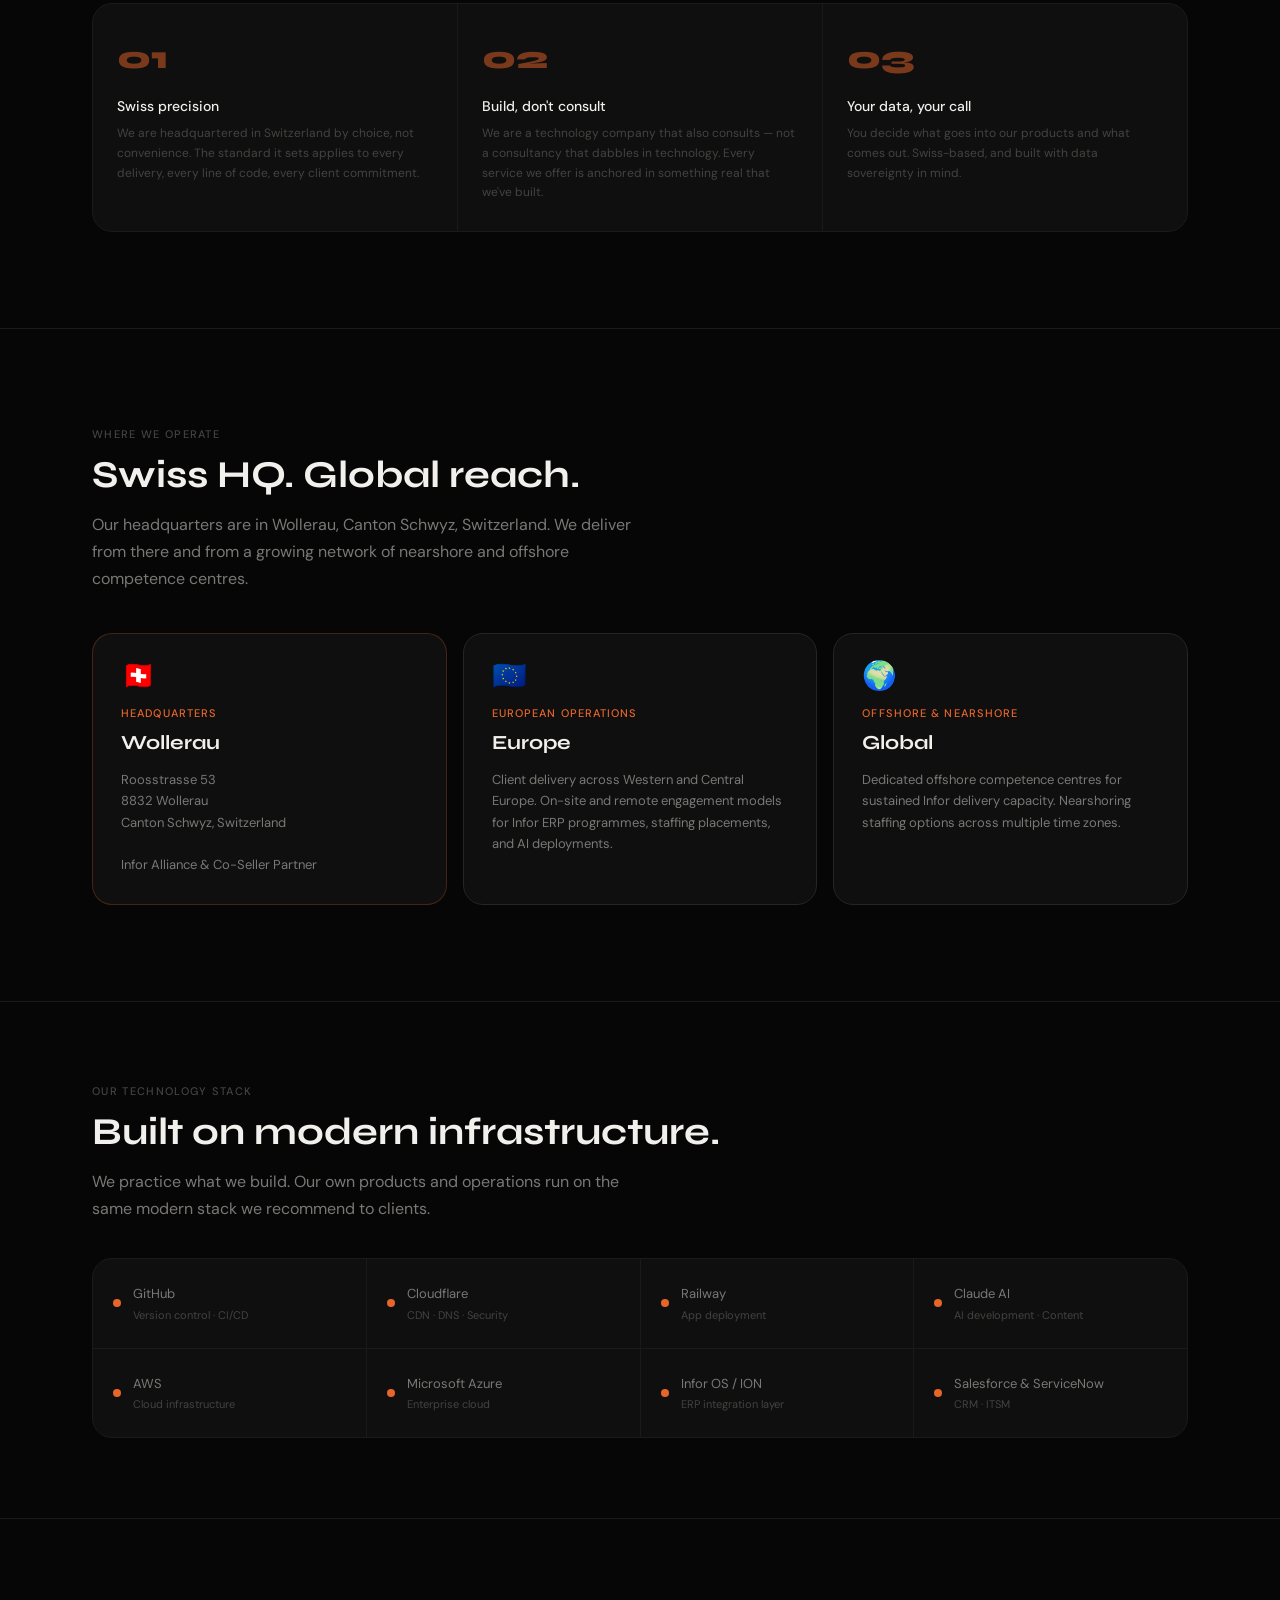
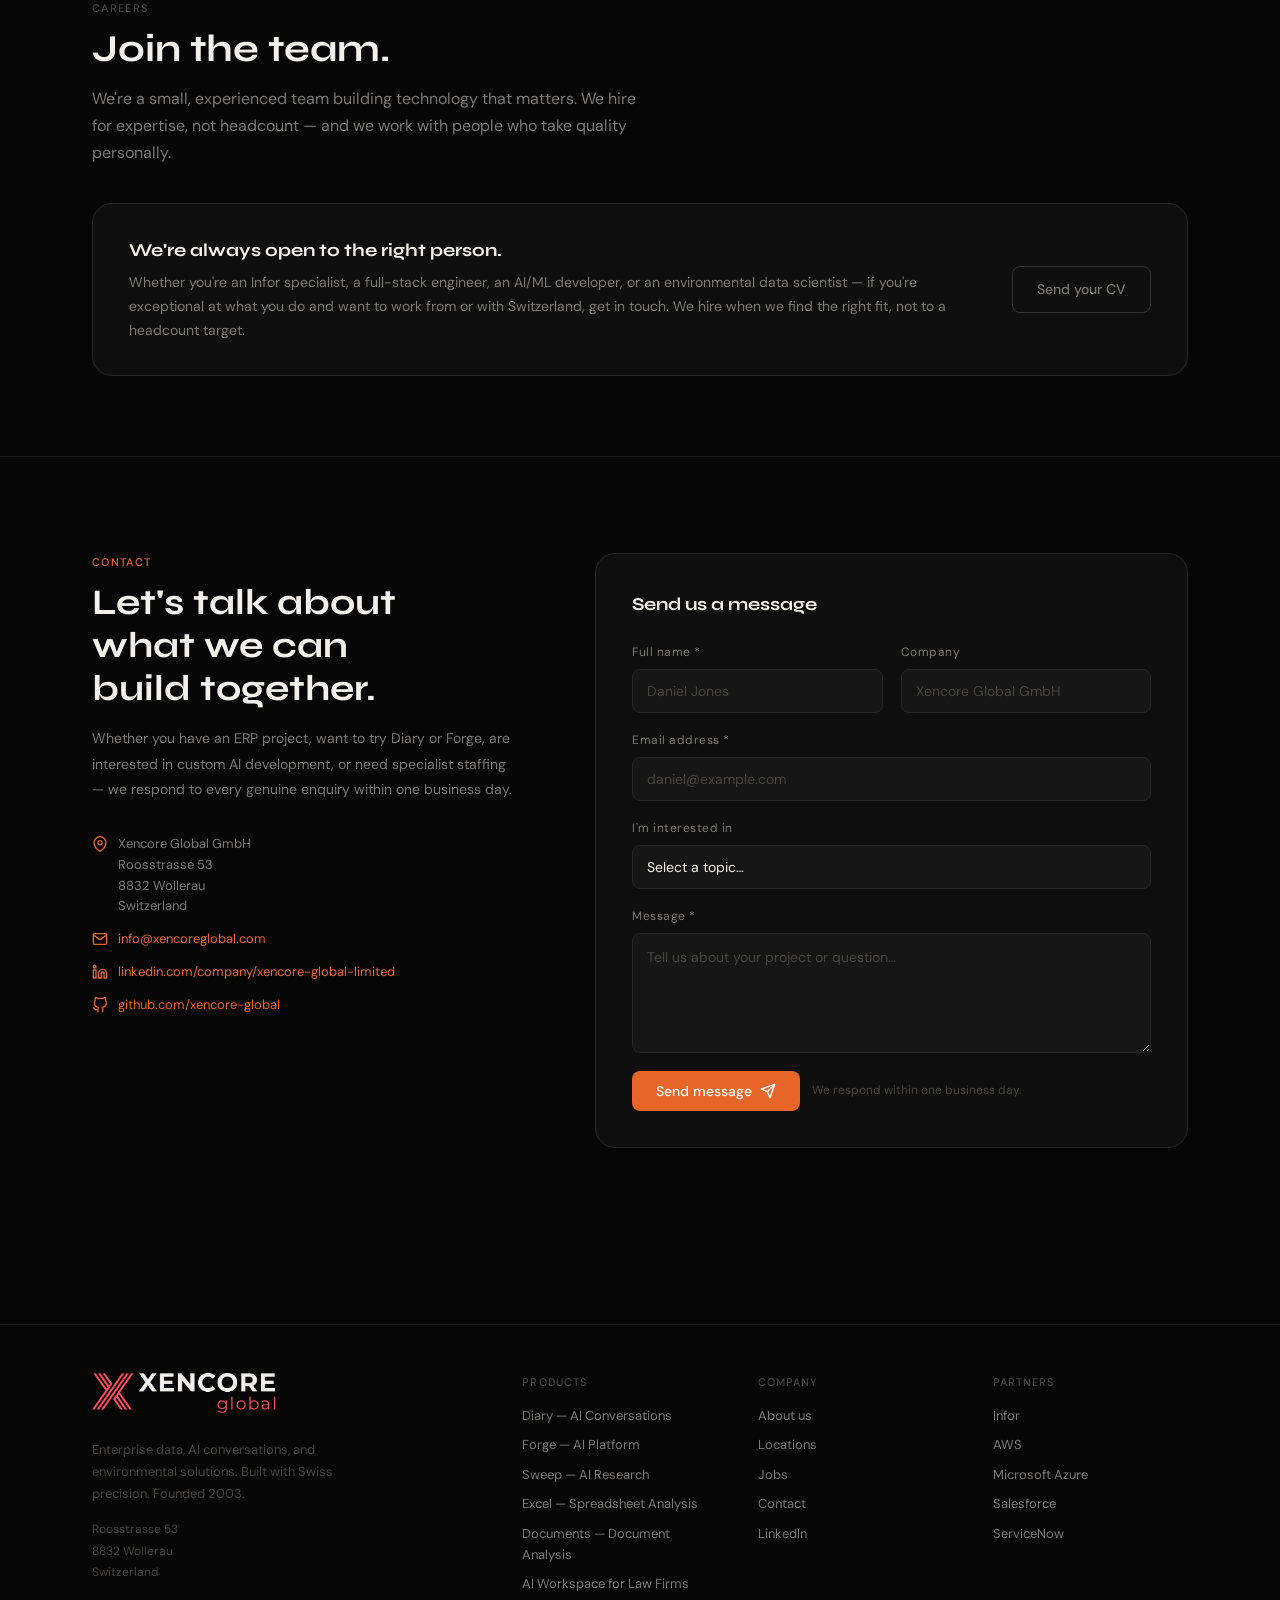
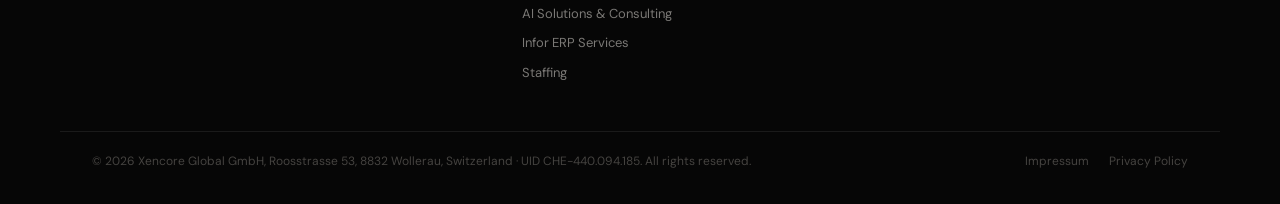
==== commit 2d6a5bf9: "Founded 2003, restructured 2019" ====
--- a/about.html
+++ b/about.html
@@ -778,7 +778,7 @@
       <a href="index.html" class="xc-nav__logo xc-nav__logo--img" style="margin-bottom:14px;display:inline-flex">
         <img src="assets/xencore-logo.png" alt="Xencore Global" class="xc-logo-img" width="184" height="40">
       </a>
-      <p class="xc-footer__brand-desc">Enterprise data, AI conversations, and environmental solutions. Built with Swiss precision since 2019.</p>
+      <p class="xc-footer__brand-desc">Enterprise data, AI conversations, and environmental solutions. Built with Swiss precision. Founded 2003.</p>
       <address class="xc-footer__address">Roosstrasse 53<br>8832 Wollerau<br>Switzerland</address>
     </div>
     <div>
